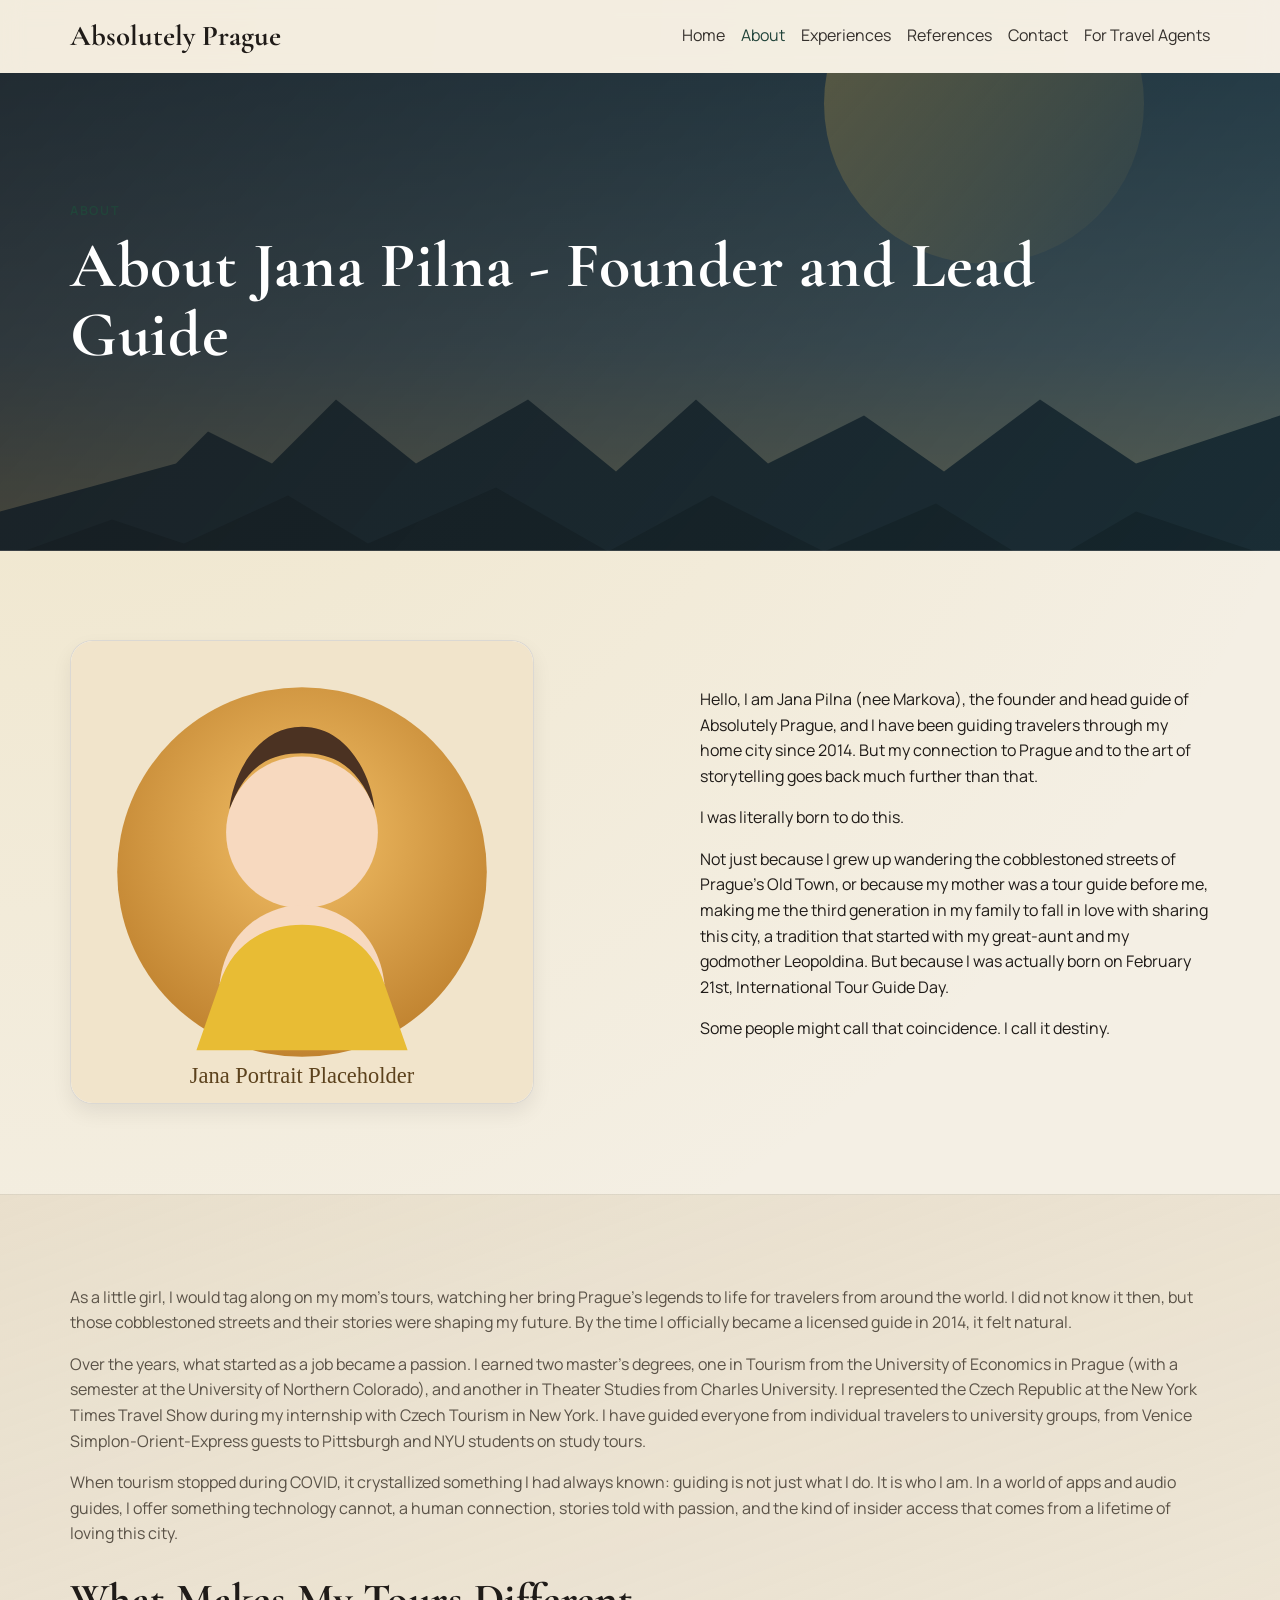
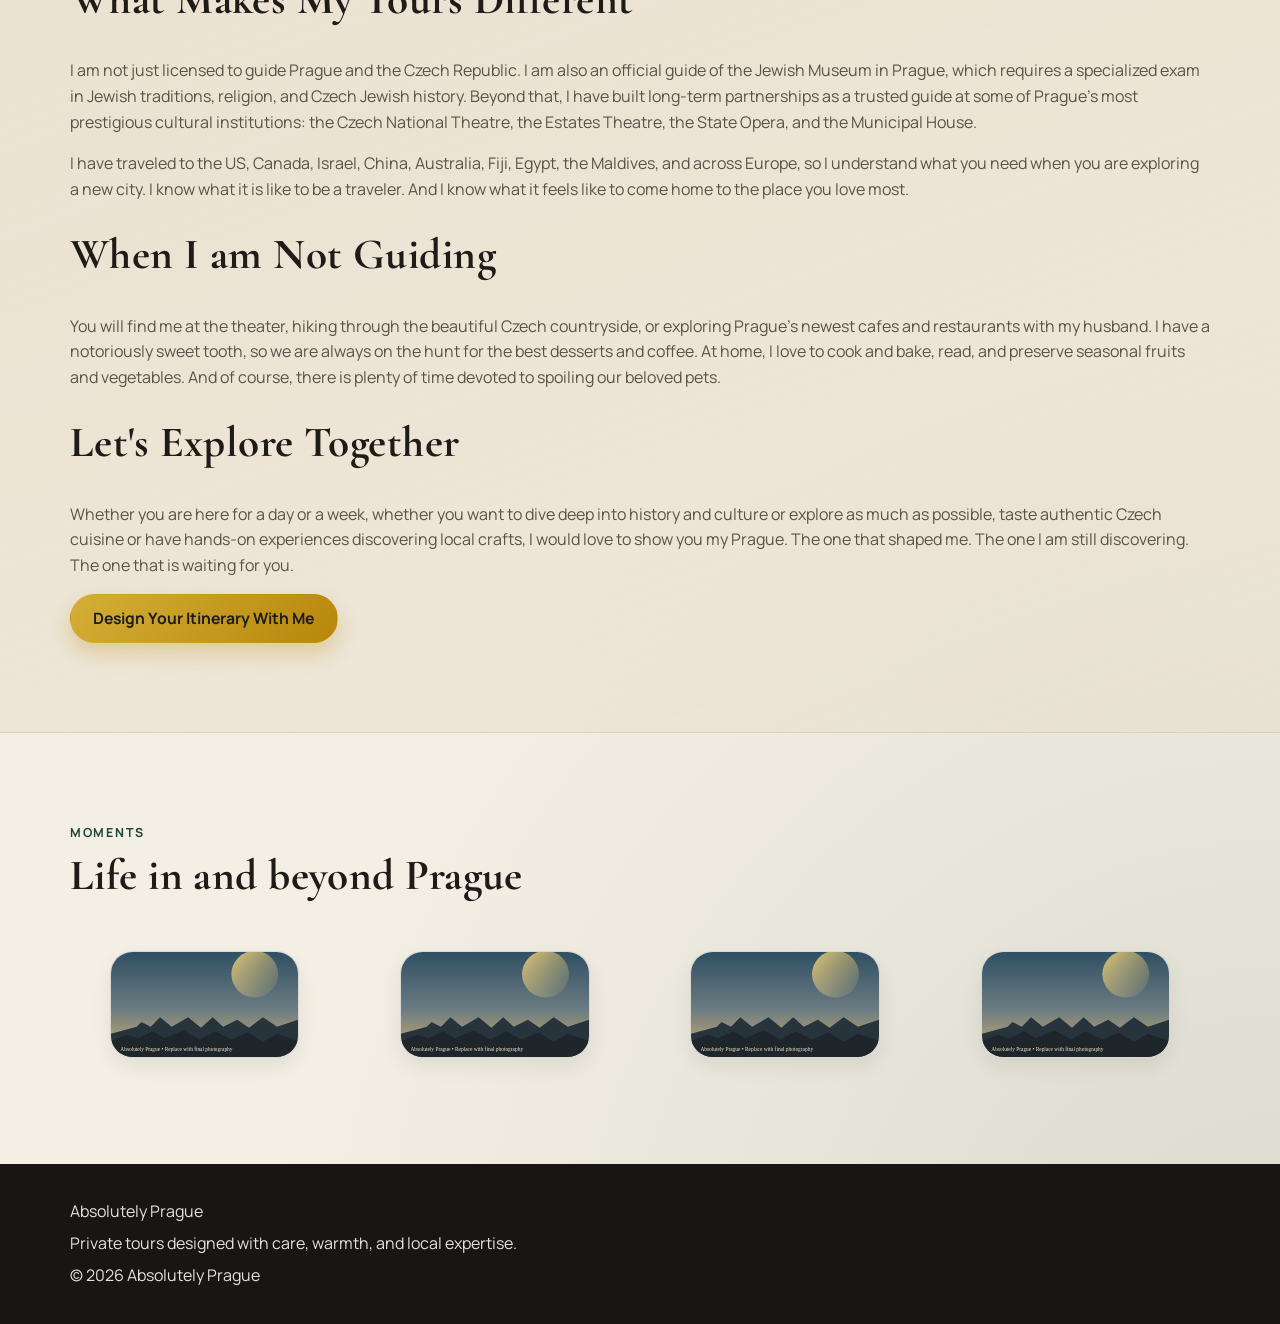
==== about.html @ bf99ba95 "úprava adresáře" ====
<!doctype html>
<html lang="en">
  <head>
    <meta charset="UTF-8" />
    <meta name="viewport" content="width=device-width, initial-scale=1.0" />
    <title>About Jana Pilna | Absolutely Prague</title>
    <meta
      name="description"
      content="Meet Jana Pilna, founder and lead guide of Absolutely Prague. Discover her story, credentials, and the philosophy behind her private Prague tours."
    />
    <link rel="preconnect" href="https://fonts.googleapis.com" />
    <link rel="preconnect" href="https://fonts.gstatic.com" crossorigin />
    <link
      href="https://fonts.googleapis.com/css2?family=Cormorant+Garamond:wght@500;600;700&family=Manrope:wght@400;500;600;700&display=swap"
      rel="stylesheet"
    />
    <link rel="stylesheet" href="css/style.css" />
  </head>
  <body>
    <a class="skip-link" href="#main-content">Skip to content</a>

    <header class="site-header" id="site-header">
      <div class="container nav-wrap">
        <a class="brand" href="index.html" aria-label="Absolutely Prague home">Absolutely Prague</a>
        <button class="nav-toggle" type="button" aria-expanded="false" aria-controls="main-nav">Menu</button>
        <nav id="main-nav" class="main-nav" aria-label="Main navigation">
          <a href="index.html">Home</a>
          <a href="about.html" class="active">About</a>
          <div class="dropdown">
            <button class="dropdown-toggle" type="button" aria-expanded="false">Experiences</button>
            <div class="dropdown-menu" role="menu">
              <a href="tours-prague.html" role="menuitem">Prague Tours</a>
              <a href="tours-beyond-prague.html" role="menuitem">Day Trips from Prague</a>
            </div>
          </div>
          <a href="references.html">References</a>
          <a href="contact.html">Contact</a>
          <a href="travel-agents.html" class="btn btn-nav">For Travel Agents</a>
        </nav>
      </div>
    </header>

    <main id="main-content">
      <section class="page-hero page-hero-about reveal">
        <div class="container">
          <p class="eyebrow">About</p>
          <h1>About Jana Pilna - Founder and Lead Guide</h1>
        </div>
      </section>

      <section class="section">
        <div class="container split intro-split reveal">
          <div class="card media-card portrait-card">
            <img src="img/jana-portrait-placeholder.svg" alt="Jana Pilna, founder of Absolutely Prague" />
          </div>
          <article>
            <p>
              Hello, I am Jana Pilna (nee Markova), the founder and head guide of Absolutely Prague, and I have
              been guiding travelers through my home city since 2014. But my connection to Prague and to the art
              of storytelling goes back much further than that.
            </p>
            <p>I was literally born to do this.</p>
            <p>
              Not just because I grew up wandering the cobblestoned streets of Prague's Old Town, or because my
              mother was a tour guide before me, making me the third generation in my family to fall in love with
              sharing this city, a tradition that started with my great-aunt and my godmother Leopoldina. But
              because I was actually born on February 21st, International Tour Guide Day.
            </p>
            <p>Some people might call that coincidence. I call it destiny.</p>
          </article>
        </div>
      </section>

      <section class="section panel reveal">
        <div class="container prose">
          <p>
            As a little girl, I would tag along on my mom's tours, watching her bring Prague's legends to life for
            travelers from around the world. I did not know it then, but those cobblestoned streets and their
            stories were shaping my future. By the time I officially became a licensed guide in 2014, it felt
            natural.
          </p>
          <p>
            Over the years, what started as a job became a passion. I earned two master's degrees, one in Tourism
            from the University of Economics in Prague (with a semester at the University of Northern Colorado),
            and another in Theater Studies from Charles University. I represented the Czech Republic at the New
            York Times Travel Show during my internship with Czech Tourism in New York. I have guided everyone
            from individual travelers to university groups, from Venice Simplon-Orient-Express guests to
            Pittsburgh and NYU students on study tours.
          </p>
          <p>
            When tourism stopped during COVID, it crystallized something I had always known: guiding is not just
            what I do. It is who I am. In a world of apps and audio guides, I offer something technology cannot,
            a human connection, stories told with passion, and the kind of insider access that comes from a
            lifetime of loving this city.
          </p>

          <h2>What Makes My Tours Different</h2>
          <p>
            I am not just licensed to guide Prague and the Czech Republic. I am also an official guide of the
            Jewish Museum in Prague, which requires a specialized exam in Jewish traditions, religion, and Czech
            Jewish history. Beyond that, I have built long-term partnerships as a trusted guide at some of
            Prague's most prestigious cultural institutions: the Czech National Theatre, the Estates Theatre, the
            State Opera, and the Municipal House.
          </p>
          <p>
            I have traveled to the US, Canada, Israel, China, Australia, Fiji, Egypt, the Maldives, and across
            Europe, so I understand what you need when you are exploring a new city. I know what it is like to be
            a traveler. And I know what it feels like to come home to the place you love most.
          </p>

          <h2>When I am Not Guiding</h2>
          <p>
            You will find me at the theater, hiking through the beautiful Czech countryside, or exploring Prague's
            newest cafes and restaurants with my husband. I have a notoriously sweet tooth, so we are always on
            the hunt for the best desserts and coffee. At home, I love to cook and bake, read, and preserve
            seasonal fruits and vegetables. And of course, there is plenty of time devoted to spoiling our
            beloved pets.
          </p>

          <h2>Let's Explore Together</h2>
          <p>
            Whether you are here for a day or a week, whether you want to dive deep into history and culture or
            explore as much as possible, taste authentic Czech cuisine or have hands-on experiences discovering
            local crafts, I would love to show you my Prague. The one that shaped me. The one I am still
            discovering. The one that is waiting for you.
          </p>
          <a class="btn btn-primary" href="contact.html">Design Your Itinerary With Me</a>
        </div>
      </section>

      <section class="section reveal">
        <div class="container">
          <p class="eyebrow">Moments</p>
          <h2>Life in and beyond Prague</h2>
          <div class="grid gallery-grid">
            <figure class="card media-card"><img src="img/prague-view-placeholder.svg" alt="Jana guiding in Prague" /></figure>
            <figure class="card media-card"><img src="img/prague-view-placeholder.svg" alt="Cultural moment in Prague" /></figure>
            <figure class="card media-card"><img src="img/prague-view-placeholder.svg" alt="Hiking and countryside" /></figure>
            <figure class="card media-card"><img src="img/prague-view-placeholder.svg" alt="Prague atmosphere scene" /></figure>
          </div>
        </div>
      </section>
    </main>

    <footer class="site-footer">
      <div class="container footer-wrap">
        <p>Absolutely Prague</p>
        <p>Private tours designed with care, warmth, and local expertise.</p>
        <p>© <span id="year"></span> Absolutely Prague</p>
      </div>
    </footer>

    <script src="js/script.js"></script>
  </body>
</html>
---- css/style.css ----
:root {
  --bg: #f4efe4;
  --bg-soft: #eee4d3;
  --panel: #e5dac5;
  --card: #fffdf8;
  --ink: #1f1b18;
  --muted: #5a5247;
  --gold: #d4af37;
  --brass: #b8860b;
  --forest: #21443a;
  --line: rgba(31, 27, 24, 0.16);
  --shadow: 0 18px 38px rgba(20, 16, 12, 0.14);
  --radius-lg: 1.4rem;
  --radius-md: 0.9rem;
  --container: 1140px;
}

* {
  box-sizing: border-box;
}

html,
body {
  margin: 0;
  padding: 0;
}

body {
  font-family: "Manrope", "Segoe UI", sans-serif;
  color: var(--ink);
  background:
    radial-gradient(circle at 0% 0%, rgba(212, 175, 55, 0.18), transparent 44%),
    radial-gradient(circle at 100% 100%, rgba(33, 68, 58, 0.12), transparent 32%),
    var(--bg);
  line-height: 1.6;
}

a {
  color: inherit;
  text-decoration: none;
}

img {
  max-width: 100%;
  display: block;
}

h1,
h2,
h3 {
  font-family: "Cormorant Garamond", Georgia, serif;
  margin-top: 0;
  line-height: 1.08;
  letter-spacing: 0.01em;
}

h1 {
  font-size: clamp(2.3rem, 5vw, 4rem);
}

h2 {
  font-size: clamp(1.8rem, 3.6vw, 2.7rem);
}

h3 {
  font-size: clamp(1.4rem, 2.4vw, 2rem);
}

p {
  margin-top: 0;
}

.container {
  width: min(var(--container), calc(100% - 3rem));
  margin: 0 auto;
}

.skip-link {
  position: absolute;
  left: -9999px;
  top: 0;
  background: var(--ink);
  color: #fff;
  padding: 0.7rem 1rem;
  z-index: 200;
}

.skip-link:focus {
  left: 1rem;
  top: 1rem;
}

.site-header {
  position: sticky;
  top: 0;
  z-index: 150;
  backdrop-filter: blur(10px);
  background: rgba(244, 239, 228, 0.78);
  border-bottom: 1px solid transparent;
  transition: border-color 220ms ease, background-color 220ms ease;
}

.site-header.scrolled {
  border-bottom-color: var(--line);
  background: rgba(244, 239, 228, 0.92);
}

.nav-wrap {
  min-height: 4.5rem;
  display: flex;
  align-items: center;
  justify-content: space-between;
  gap: 1.3rem;
}

.brand {
  font-family: "Cormorant Garamond", Georgia, serif;
  font-size: 1.8rem;
  font-weight: 700;
}

.main-nav {
  display: flex;
  align-items: center;
  gap: 1rem;
}

.main-nav > a,
.dropdown-toggle {
  font-weight: 600;
  color: var(--ink);
  opacity: 0.9;
  border: 0;
  background: transparent;
  font: inherit;
  cursor: pointer;
  padding: 0.25rem 0;
}

.main-nav > a:hover,
.main-nav > a.active,
.dropdown-toggle:hover,
.dropdown-toggle.active {
  opacity: 1;
  color: var(--forest);
}

.nav-toggle {
  display: none;
}

.dropdown {
  position: relative;
}

.dropdown-menu {
  position: absolute;
  top: calc(100% + 0.5rem);
  left: 0;
  min-width: 13rem;
  padding: 0.6rem;
  border: 1px solid var(--line);
  border-radius: var(--radius-sm);
  background: var(--card);
  box-shadow: var(--shadow);
  display: grid;
  gap: 0.35rem;
  opacity: 0;
  visibility: hidden;
  transform: translateY(-6px);
  transition: opacity 180ms ease, transform 180ms ease, visibility 180ms ease;
}

.dropdown-menu a {
  padding: 0.45rem 0.55rem;
  border-radius: 0.45rem;
}

.dropdown-menu a:hover,
.dropdown-menu a.active {
  background: var(--bg-soft);
}

.dropdown:hover .dropdown-menu,
.dropdown:focus-within .dropdown-menu,
.dropdown.open .dropdown-menu {
  opacity: 1;
  visibility: visible;
  transform: translateY(0);
}

.btn {
  display: inline-flex;
  justify-content: center;
  align-items: center;
  gap: 0.35rem;
  border-radius: 999px;
  border: 1px solid transparent;
  cursor: pointer;
  font-weight: 700;
  font-size: 0.98rem;
  line-height: 1;
  padding: 0.95rem 1.4rem;
  transition: transform 160ms ease, box-shadow 220ms ease, background-color 220ms ease;
}

.btn:hover {
  transform: translateY(-2px);
}

.btn-primary {
  background: linear-gradient(135deg, var(--gold), var(--brass));
  color: #1d1d1d;
  box-shadow: 0 10px 20px rgba(184, 134, 11, 0.28);
}

.btn-outline {
  border-color: rgba(255, 255, 255, 0.82);
  color: #fff;
  background: rgba(255, 255, 255, 0.08);
}

.btn-outline-dark {
  border-color: var(--line);
  color: var(--ink);
  background: transparent;
}

.btn-secondary {
  background: rgba(33, 68, 58, 0.1);
  border-color: rgba(33, 68, 58, 0.22);
  color: var(--forest);
}

.btn-nav {
  background: var(--forest);
  color: #fff;
  font-size: 0.88rem;
  padding: 0.7rem 1rem;
}

.hero {
  position: relative;
  min-height: calc(100vh - 4.5rem);
  display: grid;
  place-items: center;
  overflow: hidden;
  isolation: isolate;
  background:
    linear-gradient(120deg, rgba(0, 0, 0, 0.52), rgba(0, 0, 0, 0.4)),
    url("../img/praha pozadi homepage 2.webp") center / cover no-repeat;
}

.hero-overlay {
  position: absolute;
  inset: 0;
  background:
    radial-gradient(circle at 80% 18%, rgba(212, 175, 55, 0.22), transparent 32%),
    radial-gradient(circle at 15% 84%, rgba(33, 68, 58, 0.3), transparent 36%);
  z-index: -1;
}

.hero-content {
  text-align: center;
  color: #fff;
  padding-block: 3rem;
  max-width: 56rem;
}

.hero-logo {
  font-size: clamp(1.6rem, 2.5vw, 2.3rem);
  font-family: "Cormorant Garamond", Georgia, serif;
  margin-bottom: 0.9rem;
}

.hero-subheadline {
  font-size: clamp(1rem, 1.4vw, 1.3rem);
  max-width: 50rem;
  margin-inline: auto;
  color: rgba(255, 255, 255, 0.92);
}

.hero-portrait {
  width: clamp(7.4rem, 16vw, 11.2rem);
  aspect-ratio: 1;
  object-fit: cover;
  border-radius: 50%;
  border: 2px solid rgba(255, 255, 255, 0.84);
  margin: 1.5rem auto;
}

.hero-actions {
  display: flex;
  justify-content: center;
  gap: 0.8rem;
  flex-wrap: wrap;
}

.hero-tagline {
  margin-top: 1rem;
  font-size: 0.96rem;
  letter-spacing: 0.02em;
  color: rgba(255, 255, 255, 0.9);
}

.section {
  padding: clamp(3rem, 7vw, 6rem) 0;
}

.panel {
  background: linear-gradient(160deg, rgba(229, 218, 197, 0.72), rgba(229, 218, 197, 0.36));
  border-block: 1px solid rgba(31, 27, 24, 0.08);
}

.split {
  display: grid;
  grid-template-columns: 1.08fr 0.92fr;
  gap: 2rem;
  align-items: start;
}

.intro-split {
  align-items: center;
}

.grid {
  display: grid;
  gap: 1.3rem;
}

.two-col {
  grid-template-columns: repeat(2, minmax(0, 1fr));
}

.tours-grid {
  grid-template-columns: repeat(3, minmax(0, 1fr));
}

.gallery-grid {
  grid-template-columns: repeat(4, minmax(0, 1fr));
}

.card {
  border: 1px solid var(--line);
  background: var(--card);
  border-radius: var(--radius-lg);
  padding: 1.3rem;
  box-shadow: 0 9px 20px rgba(15, 12, 8, 0.07);
}

.tour-card,
.experience-card,
.quote-card,
.callout-card {
  transition: transform 180ms ease, box-shadow 180ms ease;
}

.tour-card:hover,
.experience-card:hover,
.quote-card:hover,
.callout-card:hover {
  transform: translateY(-4px);
  box-shadow: var(--shadow);
}

.media-card {
  padding: 0;
  overflow: hidden;
}

.media-card img {
  width: 100%;
  height: 100%;
  object-fit: cover;
}

.portrait-card {
  max-width: 29rem;
}

.eyebrow {
  text-transform: uppercase;
  letter-spacing: 0.14em;
  font-size: 0.78rem;
  font-weight: 700;
  color: var(--forest);
  margin-bottom: 0.6rem;
}

.lead {
  max-width: 52rem;
  font-size: clamp(1.02rem, 1.4vw, 1.2rem);
  color: rgba(255, 255, 255, 0.9);
}

.prose p,
.prose li {
  color: var(--muted);
}

.prose h2 {
  margin-top: 1.8rem;
}

.checklist {
  list-style: none;
  padding-left: 0;
  margin: 0;
  display: grid;
  gap: 0.7rem;
}

.checklist li {
  border-left: 3px solid var(--gold);
  padding-left: 0.7rem;
}

.duration {
  margin-top: -0.45rem;
  color: var(--forest);
  font-style: italic;
  font-weight: 600;
}

.callout-card {
  align-self: stretch;
  display: grid;
  align-content: start;
  gap: 0.9rem;
}

.callout-card .btn {
  width: 100%;
}

.fine-print {
  font-size: 0.88rem;
  color: var(--muted);
}

.quote-card p {
  margin-bottom: 0.8rem;
}

.quote-author {
  color: var(--forest);
  font-weight: 700;
}

.text-link {
  color: var(--forest);
  font-weight: 700;
}

.text-link:hover {
  text-decoration: underline;
}

.page-hero {
  color: #fff;
  padding: clamp(4rem, 10vw, 8rem) 0;
  border-bottom: 1px solid rgba(255, 255, 255, 0.14);
}

.page-hero .container {
  position: relative;
  z-index: 1;
}

.page-hero-about {
  background:
    linear-gradient(130deg, rgba(21, 25, 28, 0.72), rgba(11, 37, 45, 0.5)),
    url("../img/prague-view-placeholder.svg") center / cover no-repeat;
}

.page-hero-prague {
  background:
    linear-gradient(130deg, rgba(27, 23, 17, 0.73), rgba(44, 35, 24, 0.52)),
    url("../img/prague-view-placeholder.svg") center / cover no-repeat;
}

.page-hero-beyond {
  background:
    linear-gradient(130deg, rgba(15, 40, 32, 0.74), rgba(18, 26, 44, 0.52)),
    url("../img/prague-view-placeholder.svg") center / cover no-repeat;
}

.page-hero-contact {
  background:
    linear-gradient(130deg, rgba(26, 24, 21, 0.72), rgba(34, 25, 15, 0.5)),
    url("../img/prague-view-placeholder.svg") center / cover no-repeat;
}

.page-hero-references {
  background:
    linear-gradient(130deg, rgba(16, 22, 17, 0.72), rgba(15, 44, 37, 0.52)),
    url("../img/prague-view-placeholder.svg") center / cover no-repeat;
}

.page-hero-agents {
  background:
    linear-gradient(130deg, rgba(25, 20, 12, 0.75), rgba(46, 25, 14, 0.52)),
    url("../img/prague-view-placeholder.svg") center / cover no-repeat;
}

.contact-form {
  display: grid;
  gap: 0.65rem;
}

.contact-form label {
  font-weight: 700;
  color: var(--forest);
  font-size: 0.95rem;
}

.contact-form input,
.contact-form textarea,
.contact-form select {
  width: 100%;
  border: 1px solid var(--line);
  border-radius: 0.7rem;
  padding: 0.72rem 0.9rem;
  font: inherit;
  background: #fff;
}

.contact-form input:focus,
.contact-form textarea:focus,
.contact-form select:focus {
  outline: 2px solid rgba(212, 175, 55, 0.5);
  border-color: var(--gold);
}

.site-footer {
  background: #171613;
  color: rgba(255, 255, 255, 0.88);
  padding: 2.2rem 0;
}

.footer-wrap {
  display: grid;
  gap: 0.4rem;
}

.footer-wrap p {
  margin: 0;
}

.reveal {
  opacity: 0;
  transform: translateY(24px);
  transition: opacity 640ms ease, transform 640ms ease;
}

.reveal.in-view {
  opacity: 1;
  transform: translateY(0);
}

@media (max-width: 1024px) {
  .split,
  .tours-grid,
  .gallery-grid {
    grid-template-columns: repeat(2, minmax(0, 1fr));
  }

  .main-nav {
    gap: 0.75rem;
  }

  .btn-nav {
    padding-inline: 0.85rem;
  }
}

@media (max-width: 820px) {
  .container {
    width: min(var(--container), calc(100% - 2rem));
  }

  .nav-toggle {
    display: inline-flex;
    border: 1px solid var(--line);
    border-radius: 999px;
    background: var(--card);
    padding: 0.45rem 0.9rem;
    font-weight: 700;
    cursor: pointer;
  }

  .main-nav {
    position: absolute;
    left: 1rem;
    right: 1rem;
    top: calc(100% + 0.5rem);
    border: 1px solid var(--line);
    border-radius: var(--radius-md);
    background: var(--card);
    box-shadow: var(--shadow);
    padding: 1rem;
    display: grid;
    gap: 0.65rem;
    visibility: hidden;
    opacity: 0;
    transform: translateY(-8px);
    transition: opacity 180ms ease, transform 180ms ease, visibility 180ms ease;
  }

  .main-nav.open {
    visibility: visible;
    opacity: 1;
    transform: translateY(0);
  }

  .dropdown-menu {
    position: static;
    border: 0;
    box-shadow: none;
    background: rgba(212, 175, 55, 0.08);
    margin-top: 0.4rem;
    opacity: 1;
    visibility: visible;
    transform: none;
    display: none;
  }

  .dropdown.open .dropdown-menu {
    display: grid;
  }

  .btn-nav {
    width: 100%;
  }

  .hero-actions {
    flex-direction: column;
  }

  .hero-actions .btn {
    width: 100%;
  }

  .split,
  .two-col,
  .tours-grid,
  .gallery-grid {
    grid-template-columns: 1fr;
  }
}
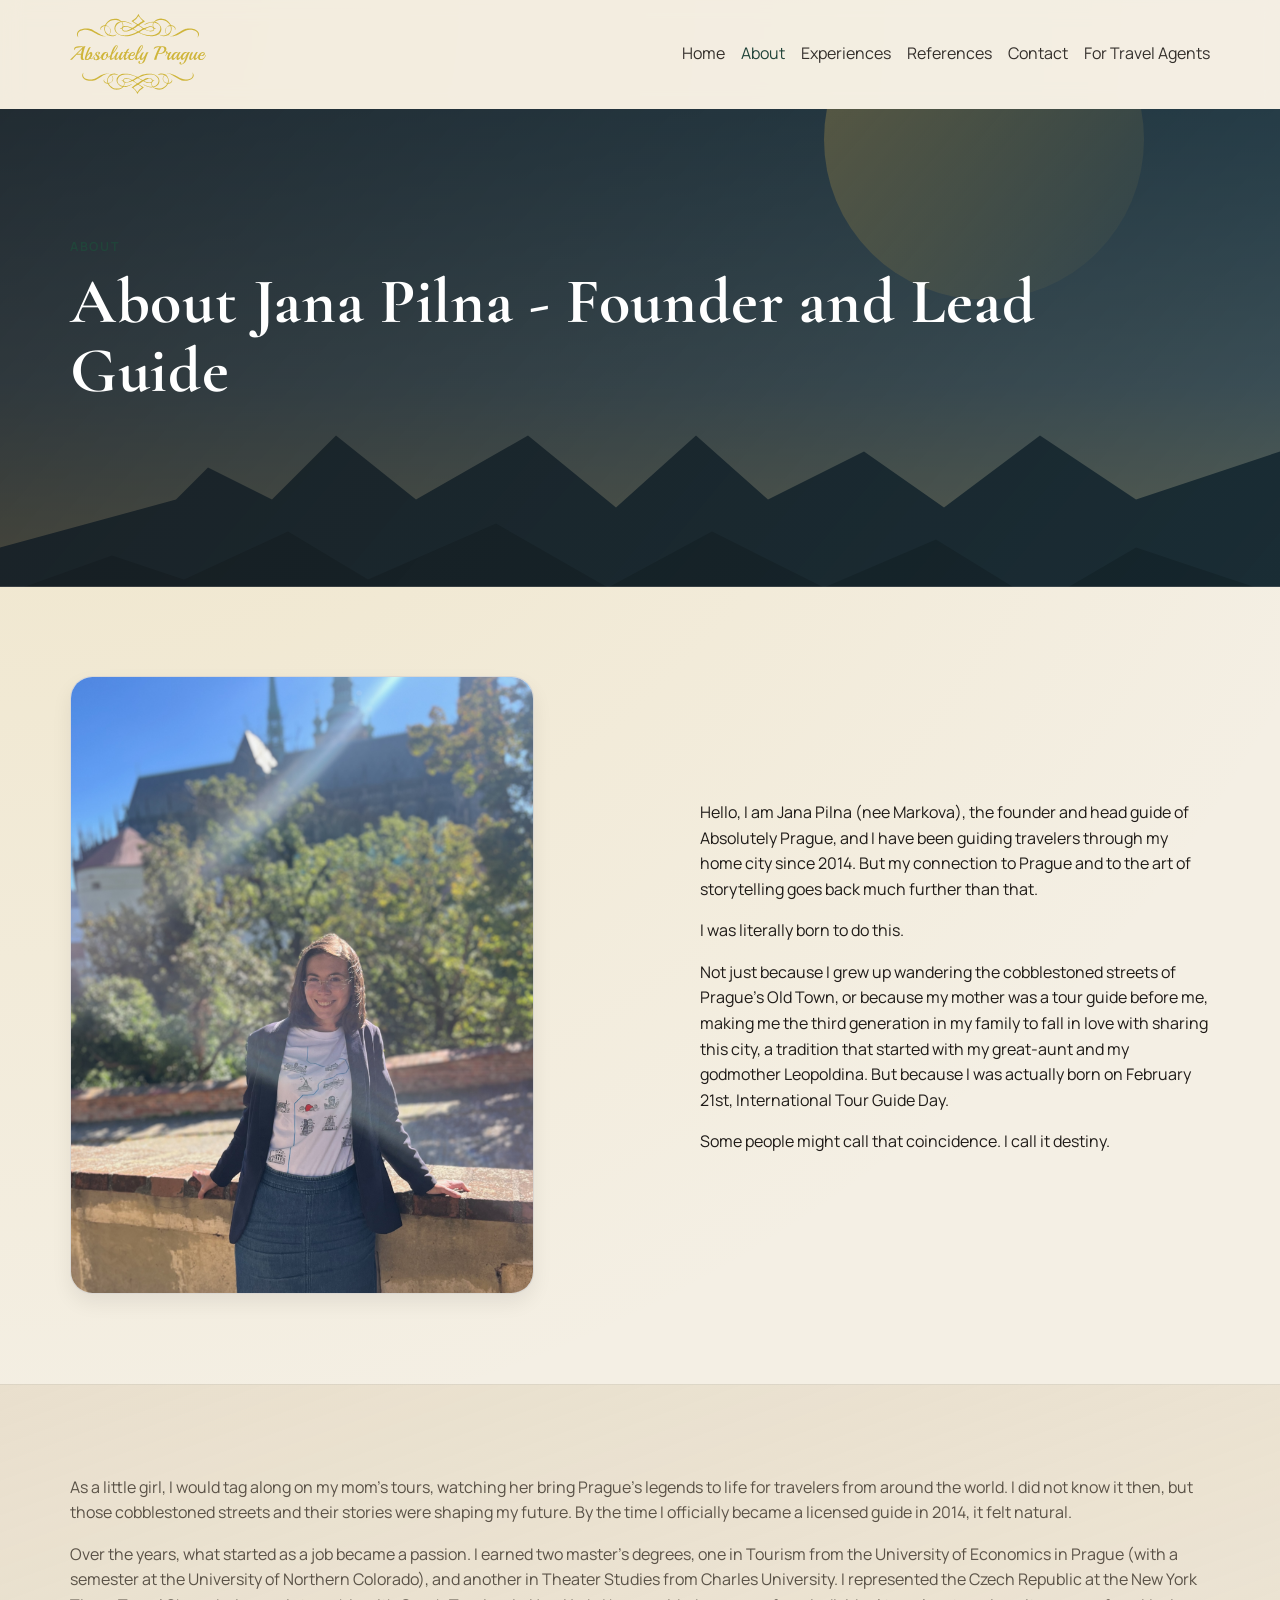
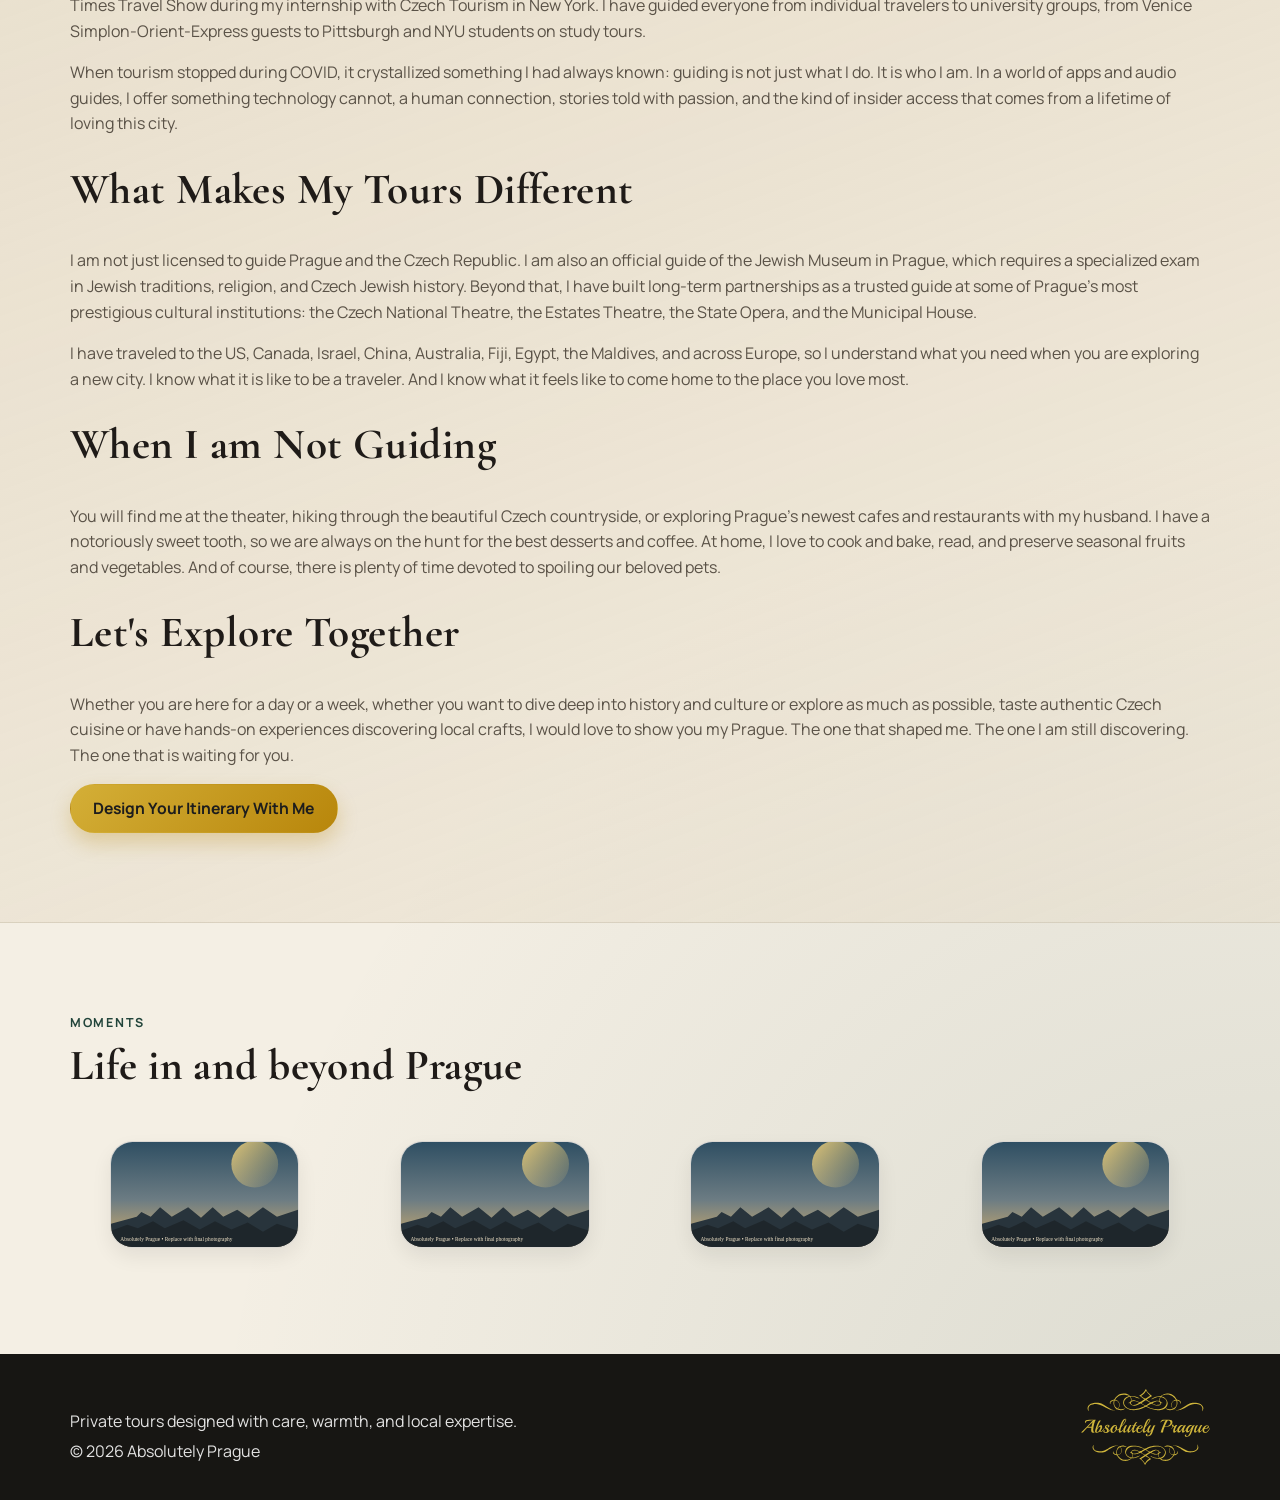
==== commit 2cfa0880: "content add" ====
--- a/about.html
+++ b/about.html
@@ -21,7 +21,9 @@
 
     <header class="site-header" id="site-header">
       <div class="container nav-wrap">
-        <a class="brand" href="index.html" aria-label="Absolutely Prague home">Absolutely Prague</a>
+        <a class="brand" href="index.html" aria-label="Absolutely Prague home">
+          <img class="brand-logo" src="img/ap-logo-curves.svg" alt="" width="2006" height="1179" />
+        </a>
         <button class="nav-toggle" type="button" aria-expanded="false" aria-controls="main-nav">Menu</button>
         <nav id="main-nav" class="main-nav" aria-label="Main navigation">
           <a href="index.html">Home</a>
@@ -51,7 +53,7 @@
       <section class="section">
         <div class="container split intro-split reveal">
           <div class="card media-card portrait-card">
-            <img src="img/jana-portrait-placeholder.svg" alt="Jana Pilna, founder of Absolutely Prague" />
+            <img src="img/hrad_2.webp" alt="Jana Pilna with Prague Castle in the background" />
           </div>
           <article>
             <p>
@@ -144,9 +146,13 @@
 
     <footer class="site-footer">
       <div class="container footer-wrap">
-        <p>Absolutely Prague</p>
-        <p>Private tours designed with care, warmth, and local expertise.</p>
-        <p>© <span id="year"></span> Absolutely Prague</p>
+        <div class="footer-copy">
+          <p>Private tours designed with care, warmth, and local expertise.</p>
+          <p>© 2026 Absolutely Prague</p>
+        </div>
+        <a class="footer-brand" href="index.html" aria-label="Absolutely Prague home">
+          <img class="footer-logo" src="img/ap-logo-curves.svg" alt="" width="2006" height="1179" />
+        </a>
       </div>
     </footer>
 
--- a/css/style.css
+++ b/css/style.css
@@ -13,6 +13,9 @@
   --radius-lg: 1.4rem;
   --radius-md: 0.9rem;
   --container: 1140px;
+  --header-height: 6.75rem;
+  --brand-logo-height: 5rem;
+  --footer-logo-height: 4.75rem;
 }
 
 * {
@@ -106,7 +109,7 @@
 }
 
 .nav-wrap {
-  min-height: 4.5rem;
+  min-height: var(--header-height);
   display: flex;
   align-items: center;
   justify-content: space-between;
@@ -114,9 +117,15 @@
 }
 
 .brand {
-  font-family: "Cormorant Garamond", Georgia, serif;
-  font-size: 1.8rem;
-  font-weight: 700;
+  display: inline-flex;
+  align-items: center;
+  flex-shrink: 0;
+  line-height: 0;
+}
+
+.brand-logo {
+  height: var(--brand-logo-height);
+  width: auto;
 }
 
 .main-nav {
@@ -241,7 +250,7 @@
 
 .hero {
   position: relative;
-  min-height: calc(100vh - 4.5rem);
+  min-height: calc(100vh - var(--header-height));
   display: grid;
   place-items: center;
   overflow: hidden;
@@ -538,9 +547,29 @@
   padding: 2.2rem 0;
 }
 
+.footer-brand {
+  display: inline-flex;
+  align-items: center;
+  width: fit-content;
+  line-height: 0;
+  justify-self: end;
+}
+
+.footer-logo {
+  height: var(--footer-logo-height);
+  width: auto;
+}
+
 .footer-wrap {
   display: grid;
-  gap: 0.4rem;
+  grid-template-columns: minmax(0, 1fr) auto;
+  align-items: end;
+  gap: 1rem 2rem;
+}
+
+.footer-copy {
+  display: grid;
+  gap: 0.3rem;
 }
 
 .footer-wrap p {
@@ -575,6 +604,12 @@
 }
 
 @media (max-width: 820px) {
+  :root {
+    --header-height: 5.75rem;
+    --brand-logo-height: 4rem;
+    --footer-logo-height: 3.75rem;
+  }
+
   .container {
     width: min(var(--container), calc(100% - 2rem));
   }
@@ -647,4 +682,14 @@
   .gallery-grid {
     grid-template-columns: 1fr;
   }
-}
+
+  .footer-wrap {
+    grid-template-columns: 1fr;
+    gap: 1rem;
+  }
+
+  .footer-brand {
+    order: -1;
+    justify-self: start;
+  }
+}
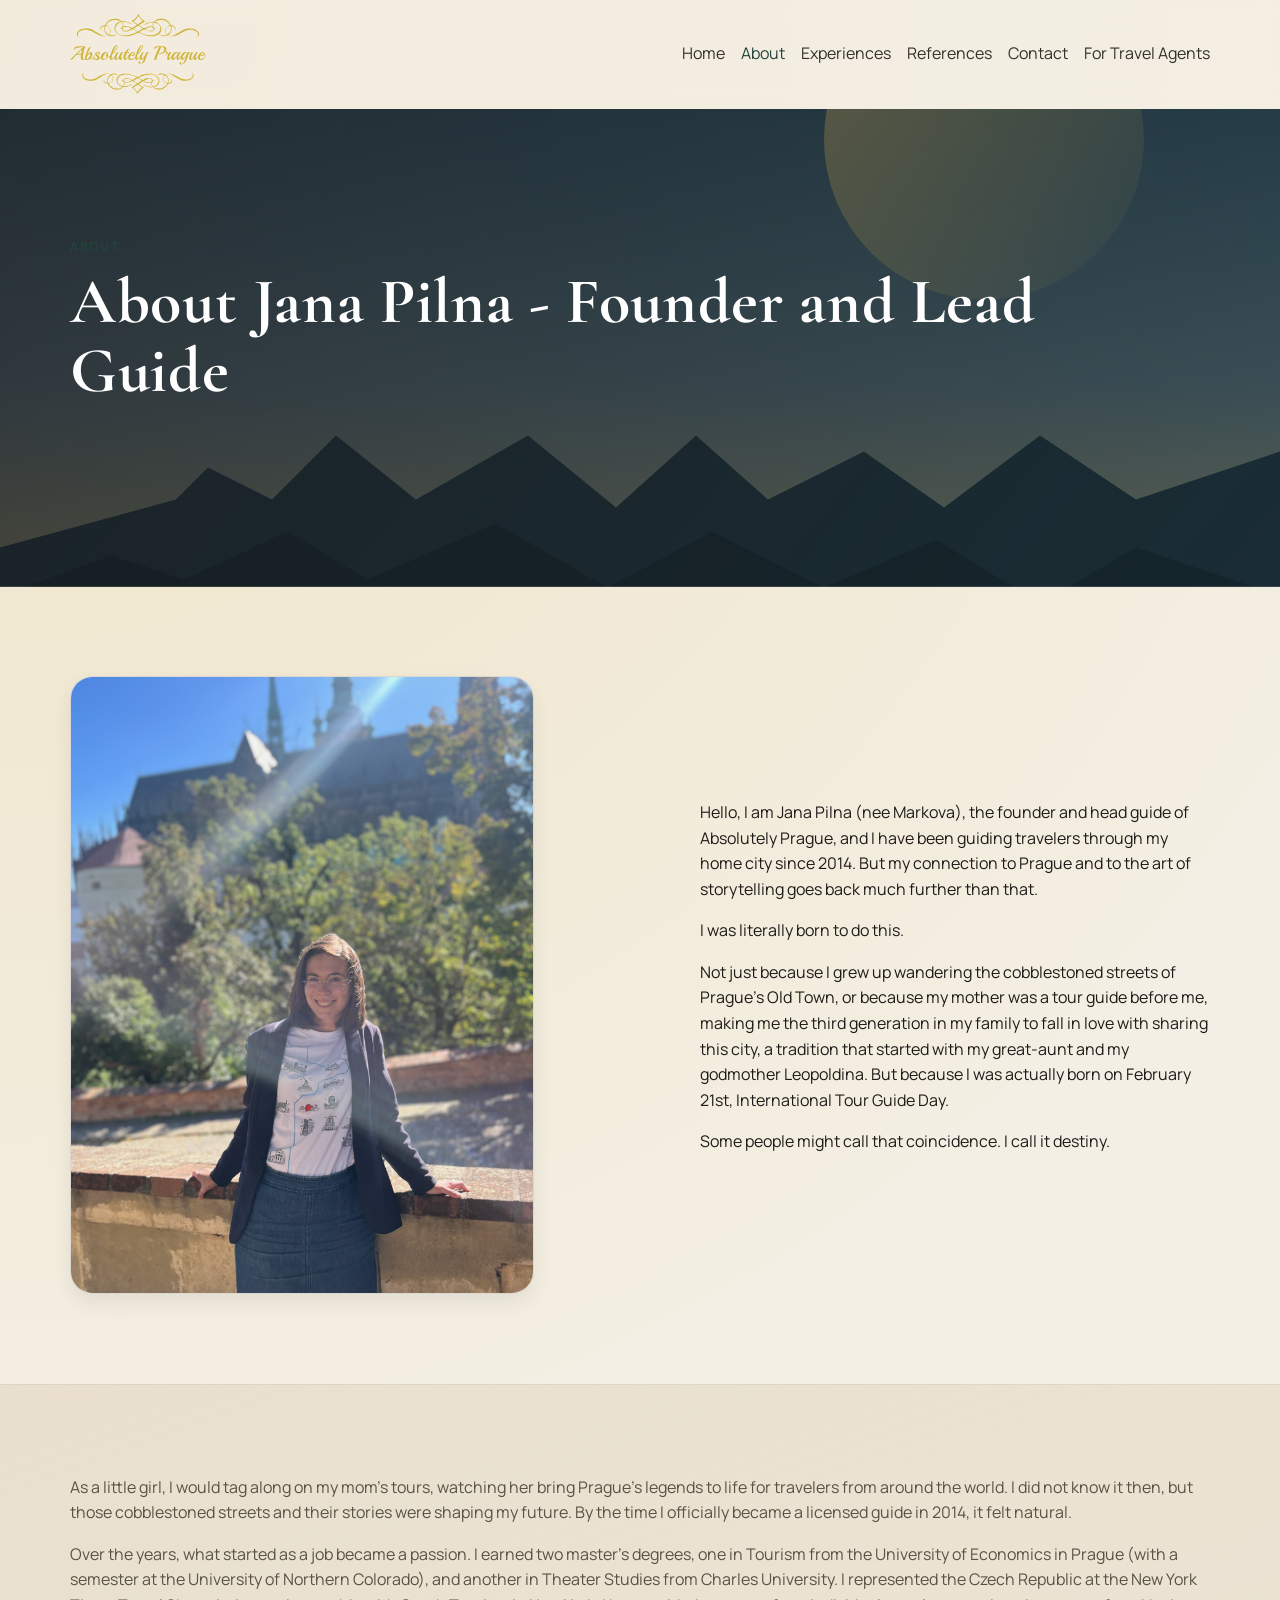
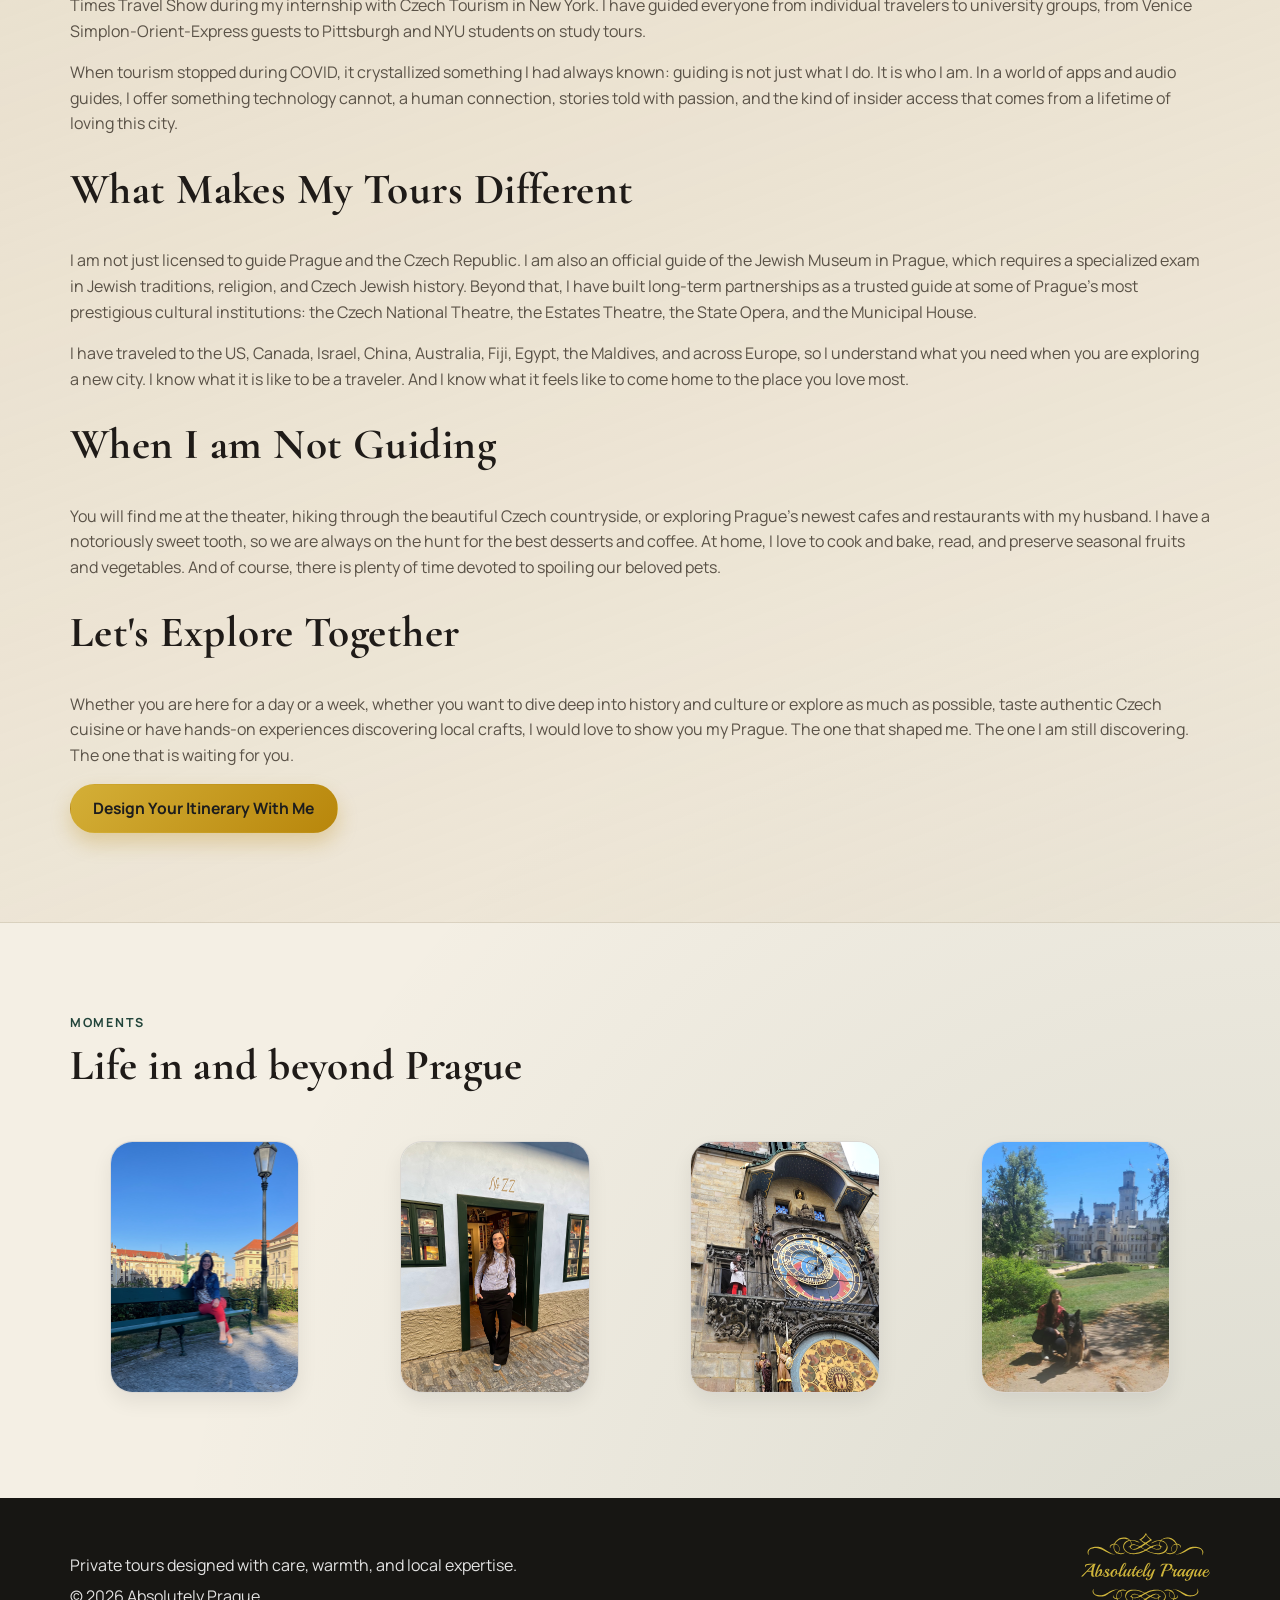
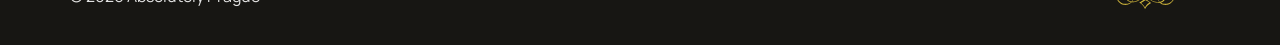
==== commit 08cd8ffa: "photo change" ====
--- a/about.html
+++ b/about.html
@@ -135,10 +135,10 @@
           <p class="eyebrow">Moments</p>
           <h2>Life in and beyond Prague</h2>
           <div class="grid gallery-grid">
-            <figure class="card media-card"><img src="img/prague-view-placeholder.svg" alt="Jana guiding in Prague" /></figure>
-            <figure class="card media-card"><img src="img/prague-view-placeholder.svg" alt="Cultural moment in Prague" /></figure>
-            <figure class="card media-card"><img src="img/prague-view-placeholder.svg" alt="Hiking and countryside" /></figure>
-            <figure class="card media-card"><img src="img/prague-view-placeholder.svg" alt="Prague atmosphere scene" /></figure>
+            <figure class="card media-card"><img src="img/life_in_prague_1.webp" alt="Jana guiding in Prague" /></figure>
+            <figure class="card media-card"><img src="img/life_in_prague_3.webp" alt="Cultural moment in Prague" /></figure>
+            <figure class="card media-card"><img src="img/life_in_prague_5.webp" alt="Hiking and countryside" /></figure>
+            <figure class="card media-card"><img src="img/life_in_prague_6.webp" alt="Prague atmosphere scene" /></figure>
           </div>
         </div>
       </section>
--- a/css/style.css
+++ b/css/style.css
@@ -16,6 +16,7 @@
   --header-height: 6.75rem;
   --brand-logo-height: 5rem;
   --footer-logo-height: 4.75rem;
+  --hero-portrait-size: clamp(11.1rem, 24vw, 16.8rem);
 }
 
 * {
@@ -276,12 +277,6 @@
   max-width: 56rem;
 }
 
-.hero-logo {
-  font-size: clamp(1.6rem, 2.5vw, 2.3rem);
-  font-family: "Cormorant Garamond", Georgia, serif;
-  margin-bottom: 0.9rem;
-}
-
 .hero-subheadline {
   font-size: clamp(1rem, 1.4vw, 1.3rem);
   max-width: 50rem;
@@ -290,12 +285,13 @@
 }
 
 .hero-portrait {
-  width: clamp(7.4rem, 16vw, 11.2rem);
-  aspect-ratio: 1;
+  width: var(--hero-portrait-size);
+  height: var(--hero-portrait-size);
   object-fit: cover;
   border-radius: 50%;
   border: 2px solid rgba(255, 255, 255, 0.84);
   margin: 1.5rem auto;
+  flex-shrink: 0;
 }
 
 .hero-actions {
@@ -303,13 +299,6 @@
   justify-content: center;
   gap: 0.8rem;
   flex-wrap: wrap;
-}
-
-.hero-tagline {
-  margin-top: 1rem;
-  font-size: 0.96rem;
-  letter-spacing: 0.02em;
-  color: rgba(255, 255, 255, 0.9);
 }
 
 .section {
@@ -608,6 +597,7 @@
     --header-height: 5.75rem;
     --brand-logo-height: 4rem;
     --footer-logo-height: 3.75rem;
+    --hero-portrait-size: clamp(7.4rem, 16vw, 11.2rem);
   }
 
   .container {
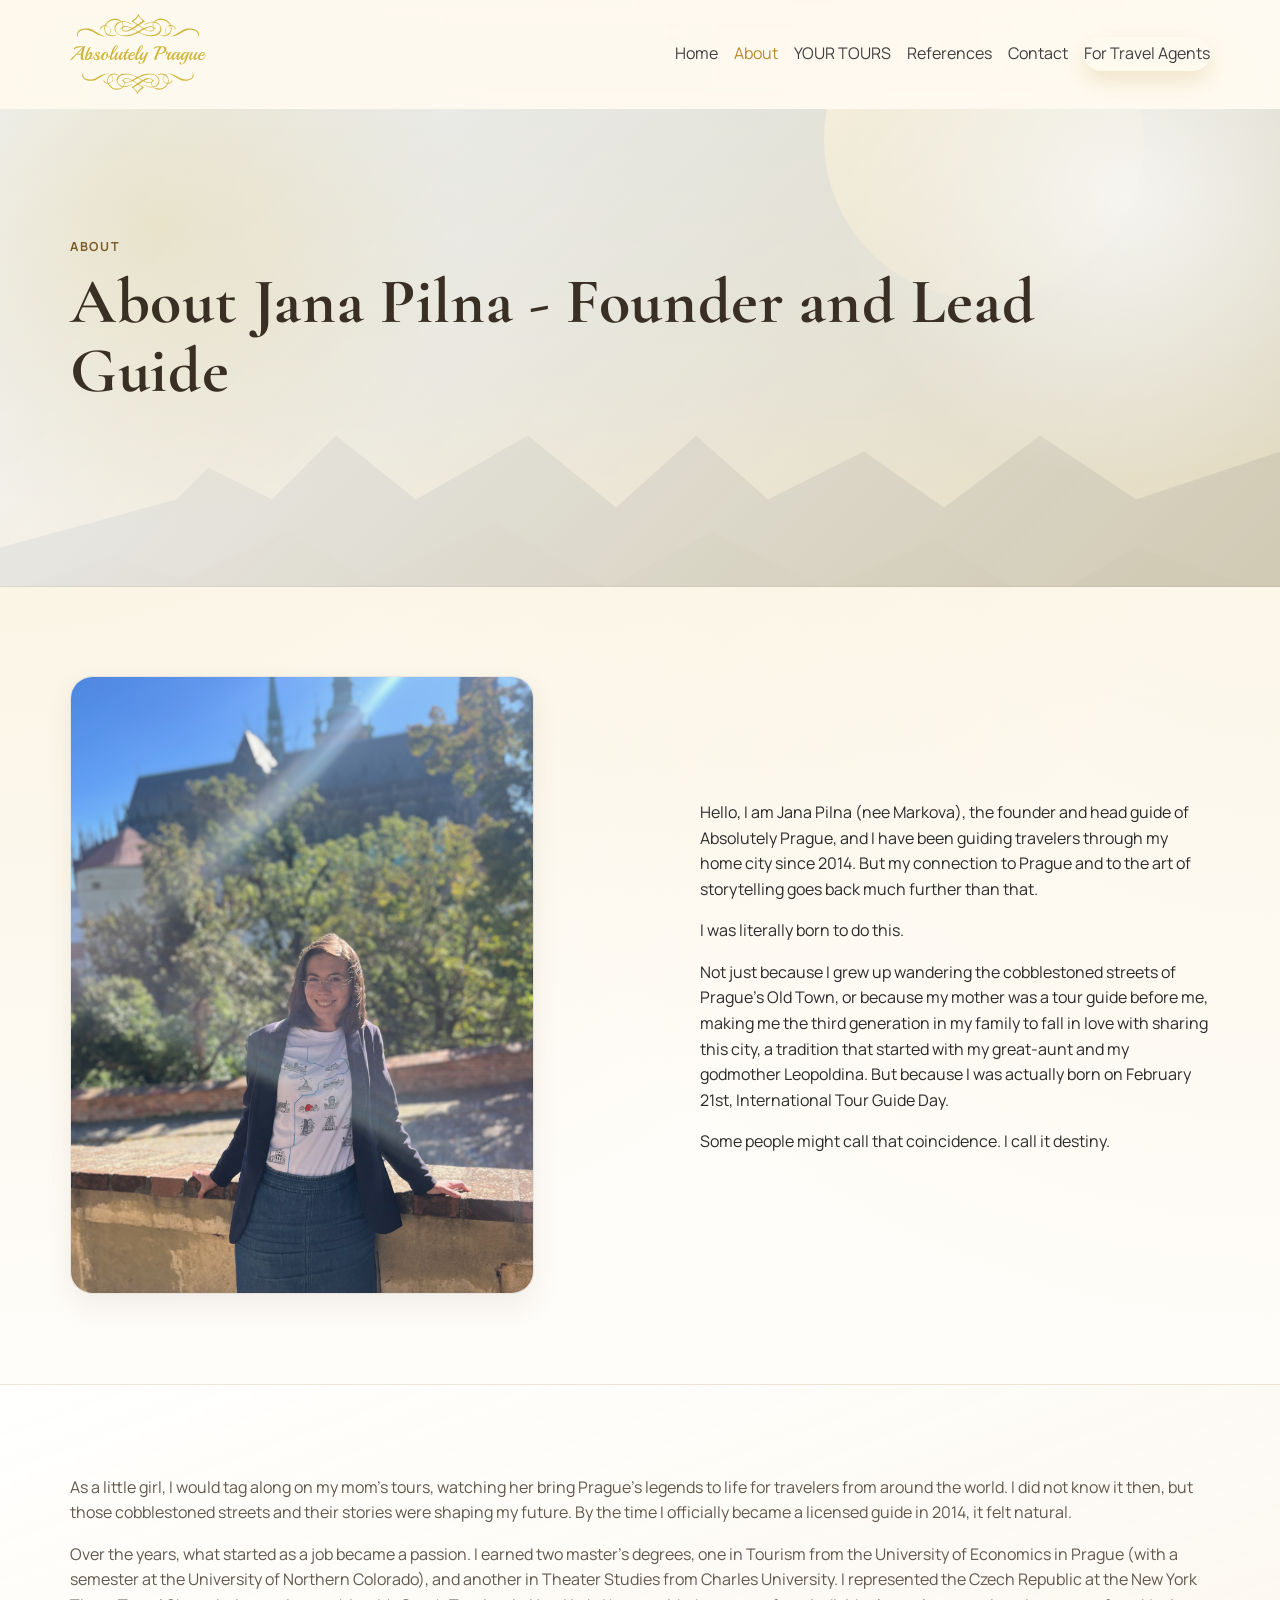
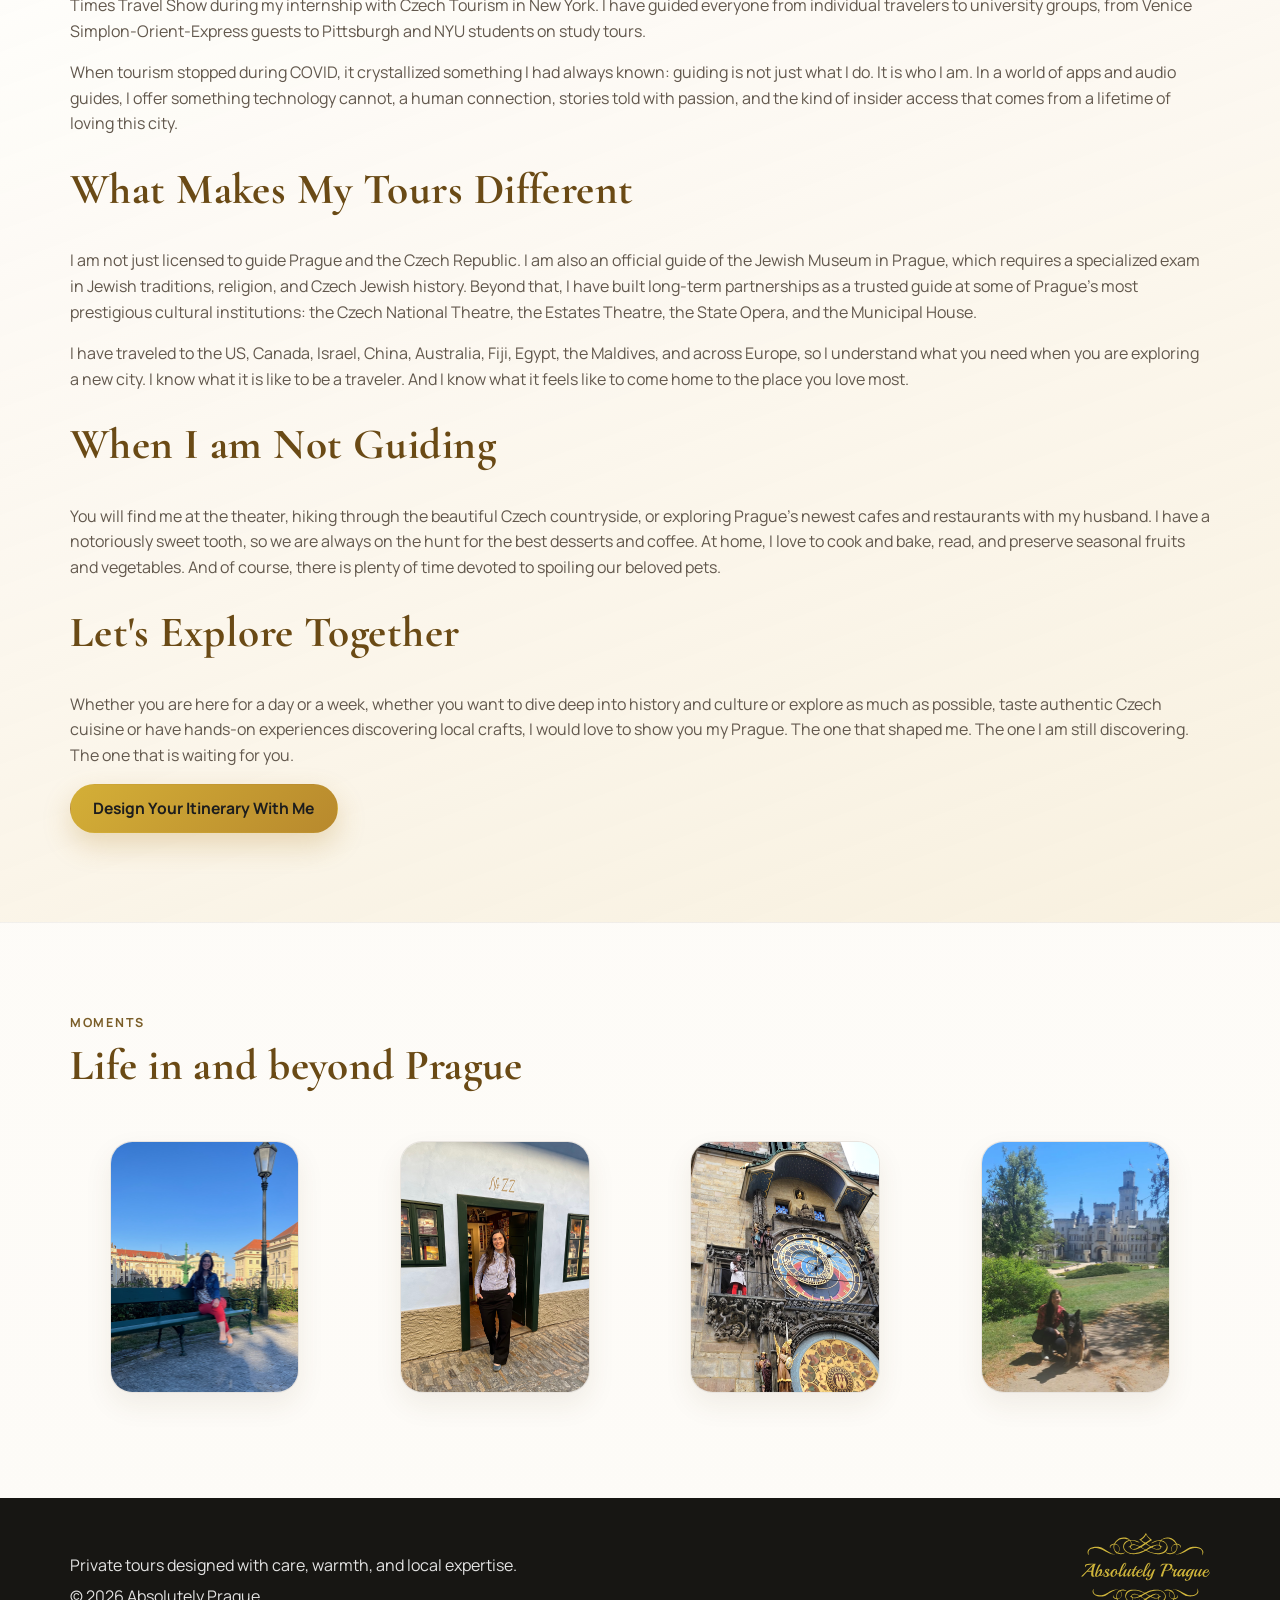
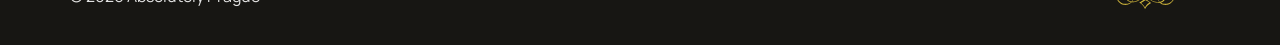
==== commit a74ae27d: "content changes" ====
--- a/about.html
+++ b/about.html
@@ -29,10 +29,10 @@
           <a href="index.html">Home</a>
           <a href="about.html" class="active">About</a>
           <div class="dropdown">
-            <button class="dropdown-toggle" type="button" aria-expanded="false">Experiences</button>
+            <button class="dropdown-toggle" type="button" aria-expanded="false">YOUR TOURS</button>
             <div class="dropdown-menu" role="menu">
-              <a href="tours-prague.html" role="menuitem">Prague Tours</a>
-              <a href="tours-beyond-prague.html" role="menuitem">Day Trips from Prague</a>
+              <a href="tours-prague.html" role="menuitem">In Prague</a>
+              <a href="tours-beyond-prague.html" role="menuitem">Beyond Prague</a>
             </div>
           </div>
           <a href="references.html">References</a>
--- a/css/style.css
+++ b/css/style.css
@@ -1,15 +1,15 @@
 :root {
-  --bg: #f4efe4;
-  --bg-soft: #eee4d3;
-  --panel: #e5dac5;
-  --card: #fffdf8;
-  --ink: #1f1b18;
-  --muted: #5a5247;
+  --bg: #fdfbf7;
+  --bg-soft: #f6eedf;
+  --panel: #efe4cd;
+  --card: #ffffff;
+  --ink: #2b2b2b;
+  --muted: #62584d;
   --gold: #d4af37;
-  --brass: #b8860b;
-  --forest: #21443a;
-  --line: rgba(31, 27, 24, 0.16);
-  --shadow: 0 18px 38px rgba(20, 16, 12, 0.14);
+  --brass: #b8892d;
+  --forest: #7a5d27;
+  --line: rgba(93, 68, 29, 0.14);
+  --shadow: 0 18px 38px rgba(93, 68, 29, 0.12);
   --radius-lg: 1.4rem;
   --radius-md: 0.9rem;
   --container: 1140px;
@@ -33,15 +33,16 @@
   font-family: "Manrope", "Segoe UI", sans-serif;
   color: var(--ink);
   background:
-    radial-gradient(circle at 0% 0%, rgba(212, 175, 55, 0.18), transparent 44%),
-    radial-gradient(circle at 100% 100%, rgba(33, 68, 58, 0.12), transparent 32%),
-    var(--bg);
+    radial-gradient(circle at 0% 0%, rgba(212, 175, 55, 0.18), transparent 38%),
+    radial-gradient(circle at 100% 12%, rgba(240, 220, 166, 0.24), transparent 30%),
+    linear-gradient(180deg, #fffdf9 0%, var(--bg) 100%);
   line-height: 1.6;
 }
 
 a {
   color: inherit;
   text-decoration: none;
+  transition: color 180ms ease;
 }
 
 img {
@@ -60,14 +61,17 @@
 
 h1 {
   font-size: clamp(2.3rem, 5vw, 4rem);
+  color: #3a2f24;
 }
 
 h2 {
   font-size: clamp(1.8rem, 3.6vw, 2.7rem);
+  color: #6a4a15;
 }
 
 h3 {
   font-size: clamp(1.4rem, 2.4vw, 2rem);
+  color: #6a4a15;
 }
 
 p {
@@ -99,14 +103,14 @@
   top: 0;
   z-index: 150;
   backdrop-filter: blur(10px);
-  background: rgba(244, 239, 228, 0.78);
+  background: rgba(255, 250, 242, 0.82);
   border-bottom: 1px solid transparent;
   transition: border-color 220ms ease, background-color 220ms ease;
 }
 
 .site-header.scrolled {
   border-bottom-color: var(--line);
-  background: rgba(244, 239, 228, 0.92);
+  background: rgba(255, 250, 242, 0.96);
 }
 
 .nav-wrap {
@@ -152,7 +156,7 @@
 .dropdown-toggle:hover,
 .dropdown-toggle.active {
   opacity: 1;
-  color: var(--forest);
+  color: var(--brass);
 }
 
 .nav-toggle {
@@ -188,7 +192,8 @@
 
 .dropdown-menu a:hover,
 .dropdown-menu a.active {
-  background: var(--bg-soft);
+  background: rgba(212, 175, 55, 0.12);
+  color: var(--brass);
 }
 
 .dropdown:hover .dropdown-menu,
@@ -221,7 +226,7 @@
 .btn-primary {
   background: linear-gradient(135deg, var(--gold), var(--brass));
   color: #1d1d1d;
-  box-shadow: 0 10px 20px rgba(184, 134, 11, 0.28);
+  box-shadow: 0 12px 28px rgba(184, 137, 45, 0.28);
 }
 
 .btn-outline {
@@ -237,16 +242,23 @@
 }
 
 .btn-secondary {
-  background: rgba(33, 68, 58, 0.1);
-  border-color: rgba(33, 68, 58, 0.22);
-  color: var(--forest);
+  background: rgba(212, 175, 55, 0.12);
+  border-color: rgba(184, 137, 45, 0.26);
+  color: var(--brass);
 }
 
 .btn-nav {
-  background: var(--forest);
-  color: #fff;
+  background: linear-gradient(135deg, #e4c86f, #b8892d);
+  color: #20180d;
   font-size: 0.88rem;
   padding: 0.7rem 1rem;
+  box-shadow: 0 10px 22px rgba(184, 137, 45, 0.22);
+}
+
+.btn-primary:hover,
+.btn-secondary:hover,
+.btn-nav:hover {
+  box-shadow: 0 16px 34px rgba(184, 137, 45, 0.22);
 }
 
 .hero {
@@ -257,7 +269,7 @@
   overflow: hidden;
   isolation: isolate;
   background:
-    linear-gradient(120deg, rgba(0, 0, 0, 0.52), rgba(0, 0, 0, 0.4)),
+    linear-gradient(120deg, rgba(0, 0, 0, 0.5), rgba(0, 0, 0, 0.42)),
     url("../img/praha pozadi homepage 2.webp") center / cover no-repeat;
 }
 
@@ -265,9 +277,13 @@
   position: absolute;
   inset: 0;
   background:
-    radial-gradient(circle at 80% 18%, rgba(212, 175, 55, 0.22), transparent 32%),
-    radial-gradient(circle at 15% 84%, rgba(33, 68, 58, 0.3), transparent 36%);
+    radial-gradient(circle at 80% 18%, rgba(212, 175, 55, 0.24), transparent 32%),
+    radial-gradient(circle at 15% 84%, rgba(248, 232, 189, 0.16), transparent 36%);
   z-index: -1;
+}
+
+.hero h1 {
+  color: #fff;
 }
 
 .hero-content {
@@ -306,8 +322,8 @@
 }
 
 .panel {
-  background: linear-gradient(160deg, rgba(229, 218, 197, 0.72), rgba(229, 218, 197, 0.36));
-  border-block: 1px solid rgba(31, 27, 24, 0.08);
+  background: linear-gradient(160deg, rgba(255, 255, 255, 0.88), rgba(246, 236, 213, 0.7));
+  border-block: 1px solid rgba(93, 68, 29, 0.08);
 }
 
 .split {
@@ -343,7 +359,7 @@
   background: var(--card);
   border-radius: var(--radius-lg);
   padding: 1.3rem;
-  box-shadow: 0 9px 20px rgba(15, 12, 8, 0.07);
+  box-shadow: 0 12px 28px rgba(93, 68, 29, 0.08);
 }
 
 .tour-card,
@@ -388,7 +404,7 @@
 .lead {
   max-width: 52rem;
   font-size: clamp(1.02rem, 1.4vw, 1.2rem);
-  color: rgba(255, 255, 255, 0.9);
+  color: var(--muted);
 }
 
 .prose p,
@@ -446,18 +462,33 @@
 }
 
 .text-link {
+  color: var(--brass);
+  font-weight: 700;
+  text-underline-offset: 0.22em;
+}
+
+.text-link:hover {
   color: var(--forest);
-  font-weight: 700;
-}
-
-.text-link:hover {
   text-decoration: underline;
 }
 
 .page-hero {
-  color: #fff;
+  position: relative;
+  overflow: hidden;
+  color: var(--ink);
   padding: clamp(4rem, 10vw, 8rem) 0;
-  border-bottom: 1px solid rgba(255, 255, 255, 0.14);
+  border-bottom: 1px solid rgba(93, 68, 29, 0.14);
+  background-color: var(--bg);
+}
+
+.page-hero::before {
+  content: "";
+  position: absolute;
+  inset: 0;
+  background:
+    radial-gradient(circle at 12% 24%, rgba(212, 175, 55, 0.18), transparent 26%),
+    radial-gradient(circle at 88% 18%, rgba(255, 255, 255, 0.68), transparent 24%);
+  pointer-events: none;
 }
 
 .page-hero .container {
@@ -465,45 +496,119 @@
   z-index: 1;
 }
 
-.page-hero-about {
-  background:
-    linear-gradient(130deg, rgba(21, 25, 28, 0.72), rgba(11, 37, 45, 0.5)),
-    url("../img/prague-view-placeholder.svg") center / cover no-repeat;
-}
-
-.page-hero-prague {
-  background:
-    linear-gradient(130deg, rgba(27, 23, 17, 0.73), rgba(44, 35, 24, 0.52)),
-    url("../img/prague-view-placeholder.svg") center / cover no-repeat;
-}
-
-.page-hero-beyond {
-  background:
-    linear-gradient(130deg, rgba(15, 40, 32, 0.74), rgba(18, 26, 44, 0.52)),
-    url("../img/prague-view-placeholder.svg") center / cover no-repeat;
-}
-
-.page-hero-contact {
-  background:
-    linear-gradient(130deg, rgba(26, 24, 21, 0.72), rgba(34, 25, 15, 0.5)),
-    url("../img/prague-view-placeholder.svg") center / cover no-repeat;
-}
-
-.page-hero-references {
-  background:
-    linear-gradient(130deg, rgba(16, 22, 17, 0.72), rgba(15, 44, 37, 0.52)),
-    url("../img/prague-view-placeholder.svg") center / cover no-repeat;
-}
-
+.page-hero-about,
+.page-hero-prague,
+.page-hero-beyond,
+.page-hero-contact,
+.page-hero-references,
 .page-hero-agents {
   background:
-    linear-gradient(130deg, rgba(25, 20, 12, 0.75), rgba(46, 25, 14, 0.52)),
+    linear-gradient(135deg, rgba(255, 255, 255, 0.92), rgba(246, 235, 206, 0.82)),
     url("../img/prague-view-placeholder.svg") center / cover no-repeat;
 }
 
+.contact-intro {
+  max-width: 58rem;
+}
+
+.contact-layout {
+  display: grid;
+  grid-template-columns: minmax(0, 1.5fr) minmax(18rem, 1fr);
+  gap: 2rem;
+  align-items: start;
+}
+
 .contact-form {
   display: grid;
-  gap: 0.65rem;
+  gap: 1.6rem;
+  padding: clamp(1.4rem, 2vw, 2rem);
+}
+
+.contact-form h2,
+.contact-sidebar h2 {
+  margin-bottom: 0;
+}
+
+.form-meta {
+  margin-top: -0.8rem;
+}
+
+.contact-fieldset {
+  margin: 0;
+  padding: 0;
+  border: 0;
+  display: grid;
+  gap: 1rem;
+}
+
+.contact-fieldset legend {
+  font-family: "Cormorant Garamond", Georgia, serif;
+  font-size: 1.45rem;
+  font-weight: 700;
+  color: #6a4a15;
+  margin-bottom: 0.8rem;
+}
+
+.form-grid {
+  display: grid;
+  grid-template-columns: repeat(2, minmax(0, 1fr));
+  gap: 1rem 1.1rem;
+}
+
+.form-field {
+  display: grid;
+  gap: 0.45rem;
+}
+
+.form-field.full-width {
+  grid-column: 1 / -1;
+}
+
+.field-note {
+  margin: 0;
+  font-size: 0.88rem;
+  color: var(--muted);
+}
+
+.required {
+  color: var(--brass);
+}
+
+.checkbox-grid {
+  display: grid;
+  grid-template-columns: repeat(2, minmax(0, 1fr));
+  gap: 0.75rem;
+}
+
+.checkbox-option {
+  display: flex;
+  align-items: flex-start;
+  gap: 0.75rem;
+  padding: 0.9rem 1rem;
+  border: 1px solid var(--line);
+  border-radius: 1rem;
+  background: rgba(246, 236, 213, 0.38);
+  cursor: pointer;
+  transition: border-color 180ms ease, background-color 180ms ease, transform 180ms ease;
+}
+
+.checkbox-option:hover {
+  border-color: rgba(184, 137, 45, 0.38);
+  background: rgba(212, 175, 55, 0.12);
+  transform: translateY(-1px);
+}
+
+.checkbox-option input {
+  width: 1.05rem;
+  height: 1.05rem;
+  margin-top: 0.18rem;
+  accent-color: var(--gold);
+  flex-shrink: 0;
+}
+
+.checkbox-option span {
+  font-weight: 600;
+  line-height: 1.45;
 }
 
 .contact-form label {
@@ -512,22 +617,187 @@
   font-size: 0.95rem;
 }
 
-.contact-form input,
+.contact-form input:not([type="checkbox"]),
 .contact-form textarea,
 .contact-form select {
   width: 100%;
   border: 1px solid var(--line);
   border-radius: 0.7rem;
-  padding: 0.72rem 0.9rem;
+  padding: 0.85rem 0.95rem;
   font: inherit;
   background: #fff;
-}
-
-.contact-form input:focus,
+  color: var(--ink);
+}
+
+.contact-form input:not([type="checkbox"])::placeholder,
+.contact-form textarea::placeholder {
+  color: rgba(98, 88, 77, 0.72);
+}
+
+.contact-form textarea {
+  min-height: 9rem;
+  resize: vertical;
+}
+
+.contact-form input:not([type="checkbox"]):focus,
 .contact-form textarea:focus,
 .contact-form select:focus {
   outline: 2px solid rgba(212, 175, 55, 0.5);
   border-color: var(--gold);
+  box-shadow: 0 0 0 4px rgba(212, 175, 55, 0.12);
+}
+
+.contact-form input:not([type="checkbox"]):user-invalid,
+.contact-form textarea:user-invalid,
+.contact-form select:user-invalid,
+.contact-form input:not([type="checkbox"]):focus:invalid,
+.contact-form textarea:focus:invalid,
+.contact-form select:focus:invalid {
+  border-color: #b6462f;
+  box-shadow: 0 0 0 4px rgba(182, 70, 47, 0.12);
+}
+
+.contact-submit {
+  display: grid;
+  gap: 0.55rem;
+}
+
+.contact-submit .btn {
+  width: fit-content;
+  min-width: 15rem;
+}
+
+.contact-sidebar {
+  display: grid;
+  gap: 1.35rem;
+  align-content: start;
+  padding: clamp(1.35rem, 2vw, 2rem);
+  background: linear-gradient(180deg, rgba(255, 255, 255, 0.96), rgba(246, 236, 213, 0.9));
+  position: sticky;
+  top: calc(var(--header-height) + 1.1rem);
+}
+
+.contact-method {
+  display: grid;
+  gap: 0.35rem;
+}
+
+.contact-method h3 {
+  margin-bottom: 0;
+}
+
+.contact-link {
+  color: var(--brass);
+  font-weight: 700;
+  width: fit-content;
+}
+
+.contact-link:hover {
+  color: var(--forest);
+  text-decoration: underline;
+}
+
+.contact-phone-link {
+  display: inline-flex;
+  align-items: center;
+  gap: 0.65rem;
+  color: var(--ink);
+}
+
+.wa-icon {
+  width: 1.8rem;
+  height: 1.8rem;
+  border-radius: 999px;
+  display: inline-grid;
+  place-items: center;
+  background: linear-gradient(135deg, #e4c86f, #b8892d);
+  color: #20180d;
+  font-size: 0.7rem;
+  font-weight: 800;
+  letter-spacing: 0.04em;
+  box-shadow: 0 8px 18px rgba(184, 137, 45, 0.24);
+}
+
+.office-hours {
+  margin: 0;
+  display: grid;
+  gap: 0.55rem;
+}
+
+.office-hours div {
+  display: grid;
+  grid-template-columns: auto 1fr;
+  gap: 0.3rem 0.9rem;
+}
+
+.office-hours dt {
+  font-weight: 700;
+  color: var(--brass);
+}
+
+.office-hours dd {
+  margin: 0;
+  color: var(--muted);
+}
+
+.contact-sidebar address {
+  font-style: normal;
+  color: var(--muted);
+  line-height: 1.7;
+}
+
+.company-meta {
+  margin: 0;
+  padding-top: 0.9rem;
+  border-top: 1px solid rgba(93, 68, 29, 0.12);
+  font-size: 0.9rem;
+  color: var(--muted);
+}
+
+.contact-aside-note {
+  margin: 0;
+  padding: 1rem 1.1rem;
+  border-radius: var(--radius-md);
+  background: rgba(212, 175, 55, 0.12);
+  color: var(--muted);
+}
+
+.process-grid {
+  gap: 1.2rem;
+}
+
+.step-card {
+  display: grid;
+  gap: 0.8rem;
+}
+
+.step-card h3,
+.step-card p {
+  margin: 0;
+}
+
+.step-number {
+  width: 2.55rem;
+  height: 2.55rem;
+  border-radius: 999px;
+  display: inline-grid;
+  place-items: center;
+  background: linear-gradient(135deg, #e4c86f, #b8892d);
+  color: #20180d;
+  font-weight: 800;
+  box-shadow: 0 10px 22px rgba(184, 137, 45, 0.24);
+}
+
+.contact-services {
+  gap: 1rem;
+}
+
+.contact-services .fine-print {
+  margin: 0;
+}
+
+.services-list {
+  grid-template-columns: repeat(2, minmax(0, 1fr));
 }
 
 .site-footer {
@@ -581,6 +851,15 @@
   .tours-grid,
   .gallery-grid {
     grid-template-columns: repeat(2, minmax(0, 1fr));
+  }
+
+  .contact-layout {
+    grid-template-columns: minmax(0, 1.2fr) minmax(18rem, 0.95fr);
+  }
+
+  .checkbox-grid,
+  .services-list {
+    grid-template-columns: 1fr;
   }
 
   .main-nav {
@@ -642,7 +921,7 @@
     position: static;
     border: 0;
     box-shadow: none;
-    background: rgba(212, 175, 55, 0.08);
+    background: rgba(212, 175, 55, 0.12);
     margin-top: 0.4rem;
     opacity: 1;
     visibility: visible;
@@ -666,6 +945,23 @@
     width: 100%;
   }
 
+  .contact-layout,
+  .form-grid,
+  .checkbox-grid,
+  .process-grid,
+  .services-list {
+    grid-template-columns: 1fr;
+  }
+
+  .contact-sidebar {
+    position: static;
+  }
+
+  .contact-submit .btn {
+    width: 100%;
+    min-width: 0;
+  }
+
   .split,
   .two-col,
   .tours-grid,
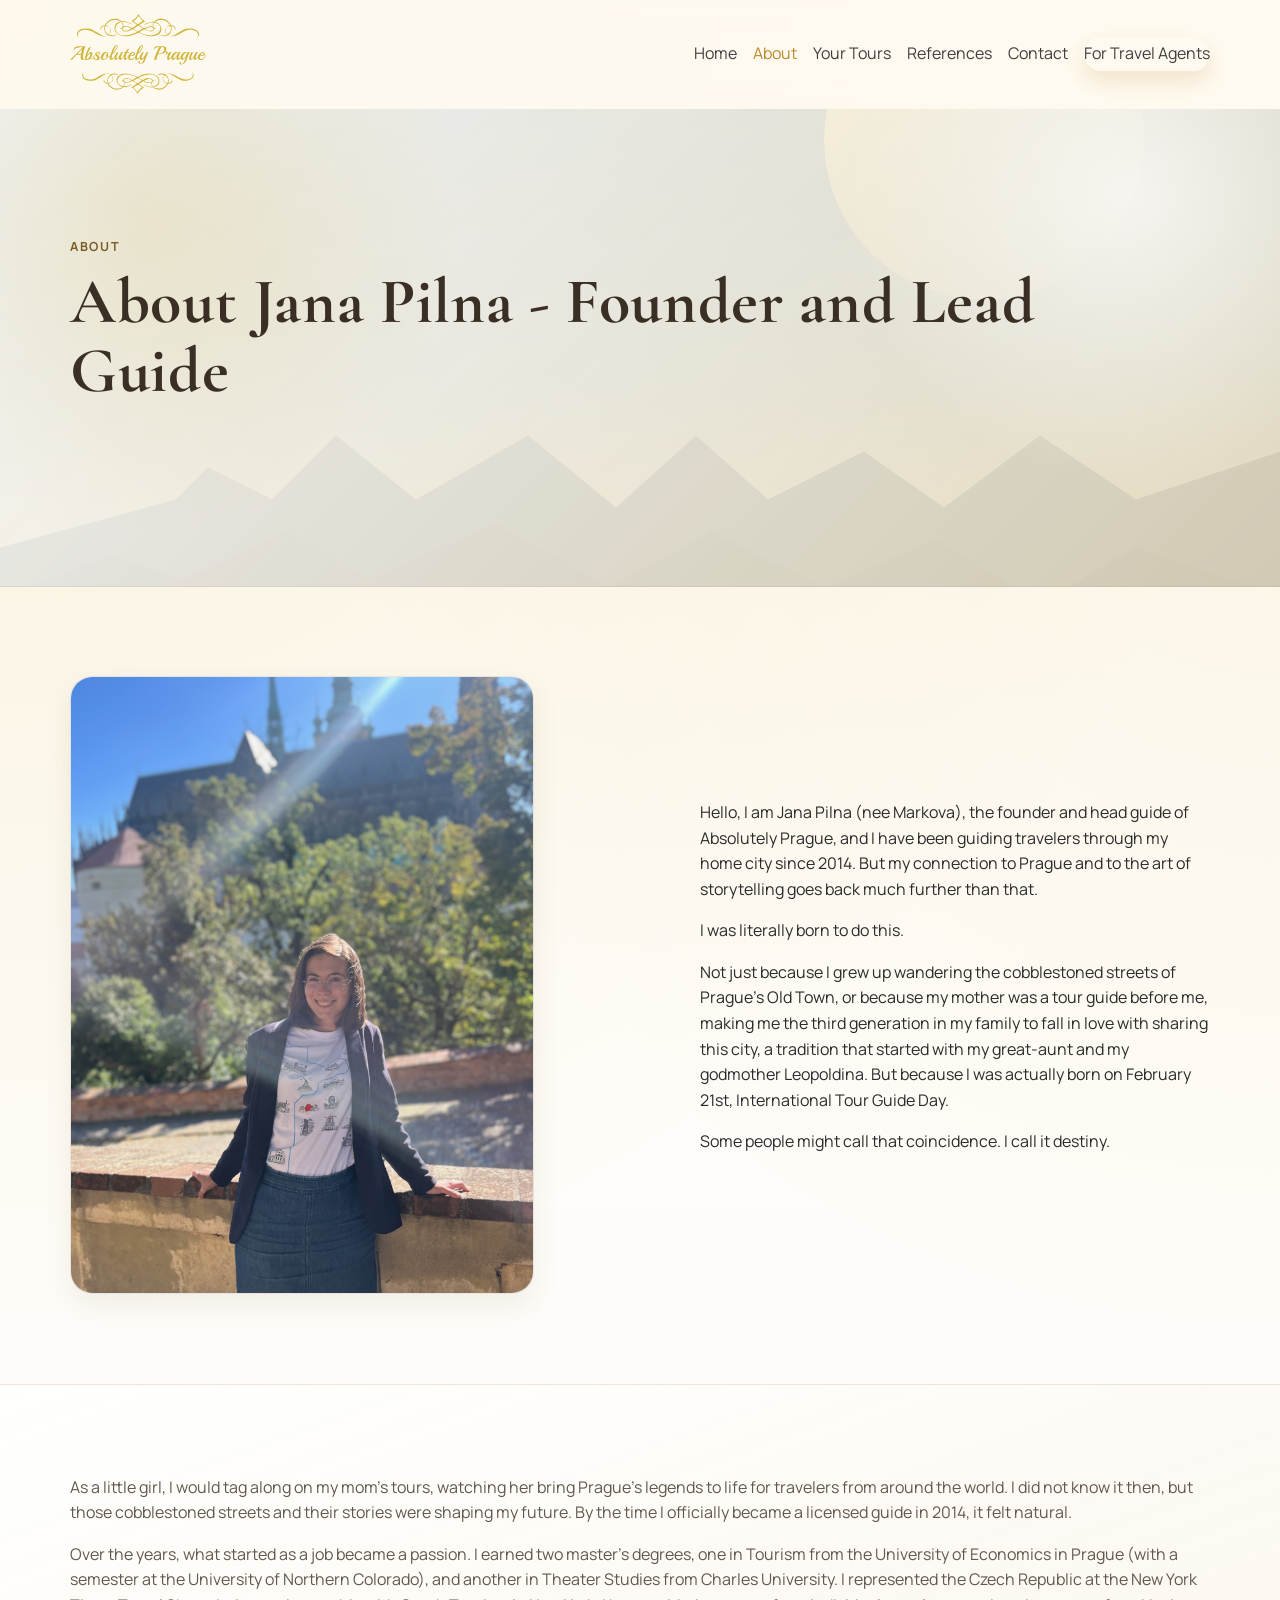
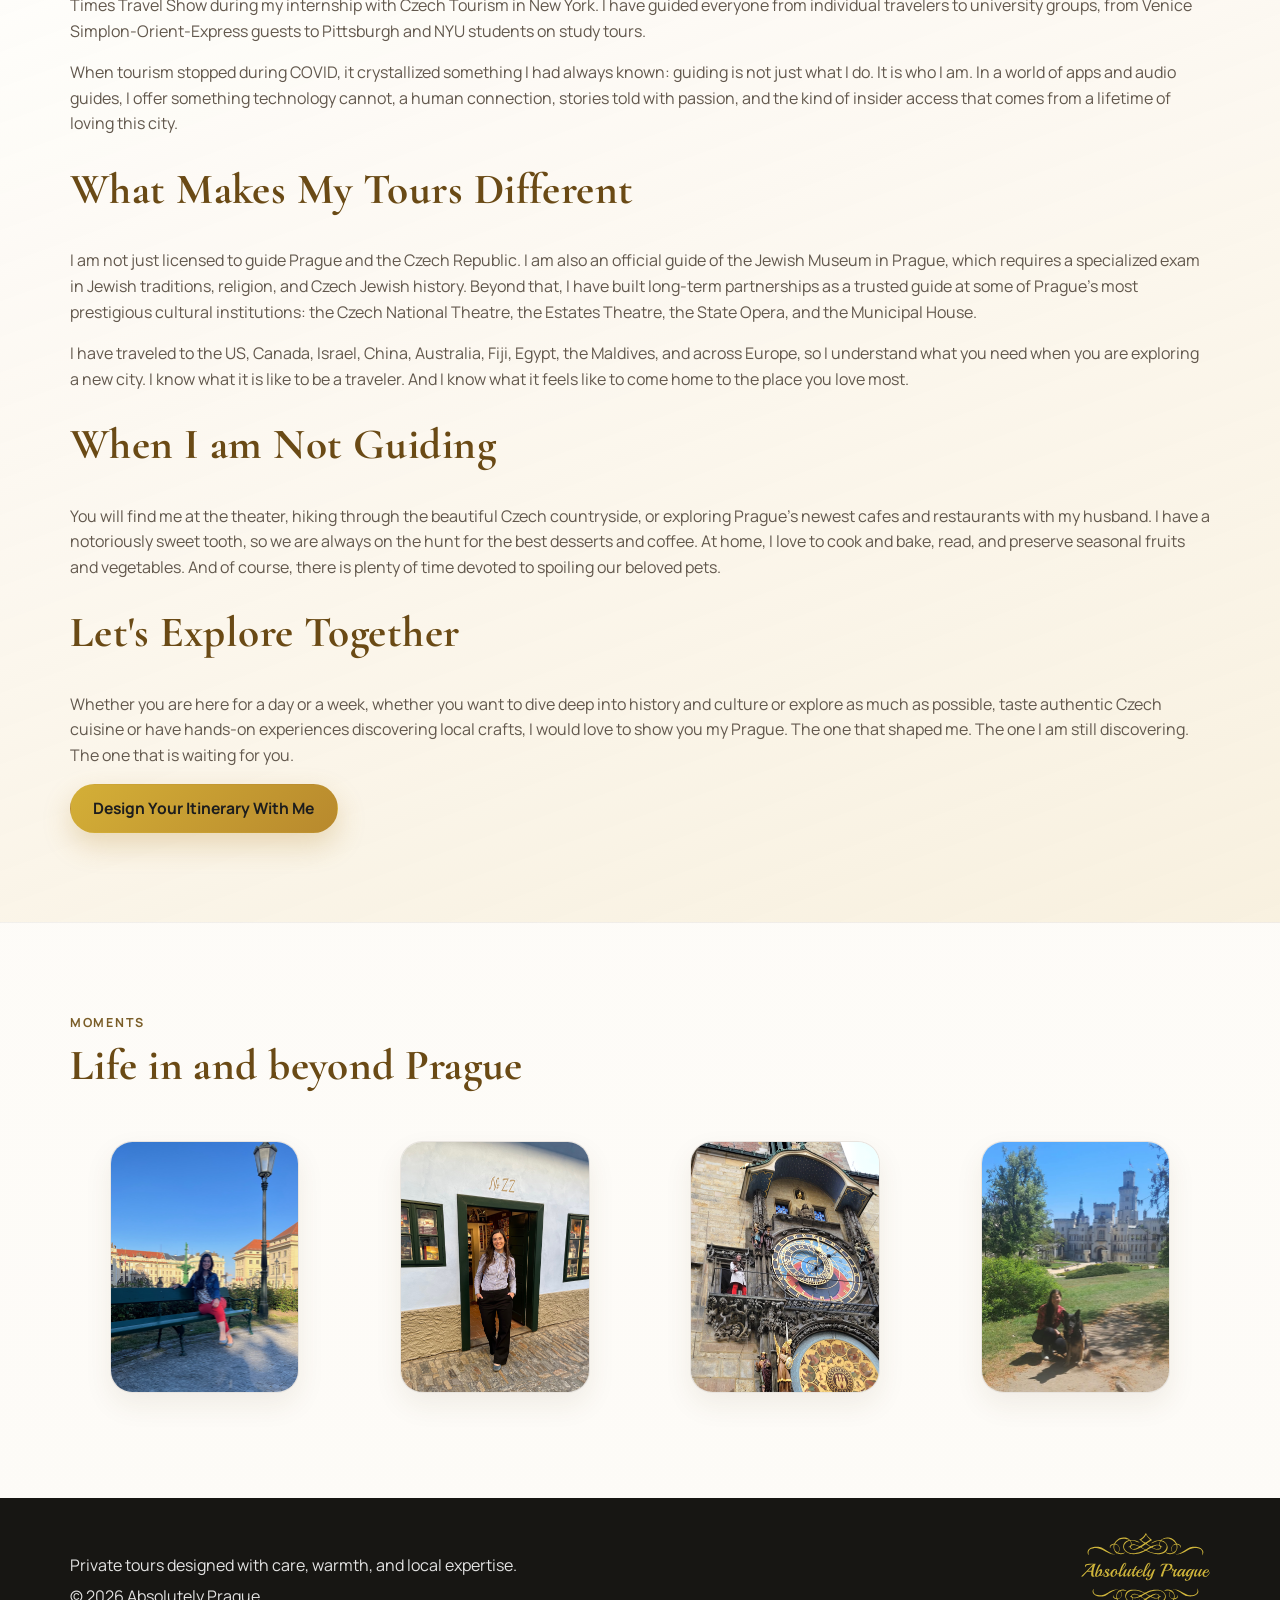
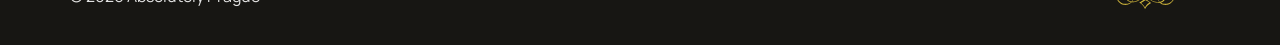
==== commit 629adaf4: "content changes" ====
--- a/about.html
+++ b/about.html
@@ -29,7 +29,7 @@
           <a href="index.html">Home</a>
           <a href="about.html" class="active">About</a>
           <div class="dropdown">
-            <button class="dropdown-toggle" type="button" aria-expanded="false">YOUR TOURS</button>
+            <button class="dropdown-toggle" type="button" aria-expanded="false">Your Tours</button>
             <div class="dropdown-menu" role="menu">
               <a href="tours-prague.html" role="menuitem">In Prague</a>
               <a href="tours-beyond-prague.html" role="menuitem">Beyond Prague</a>
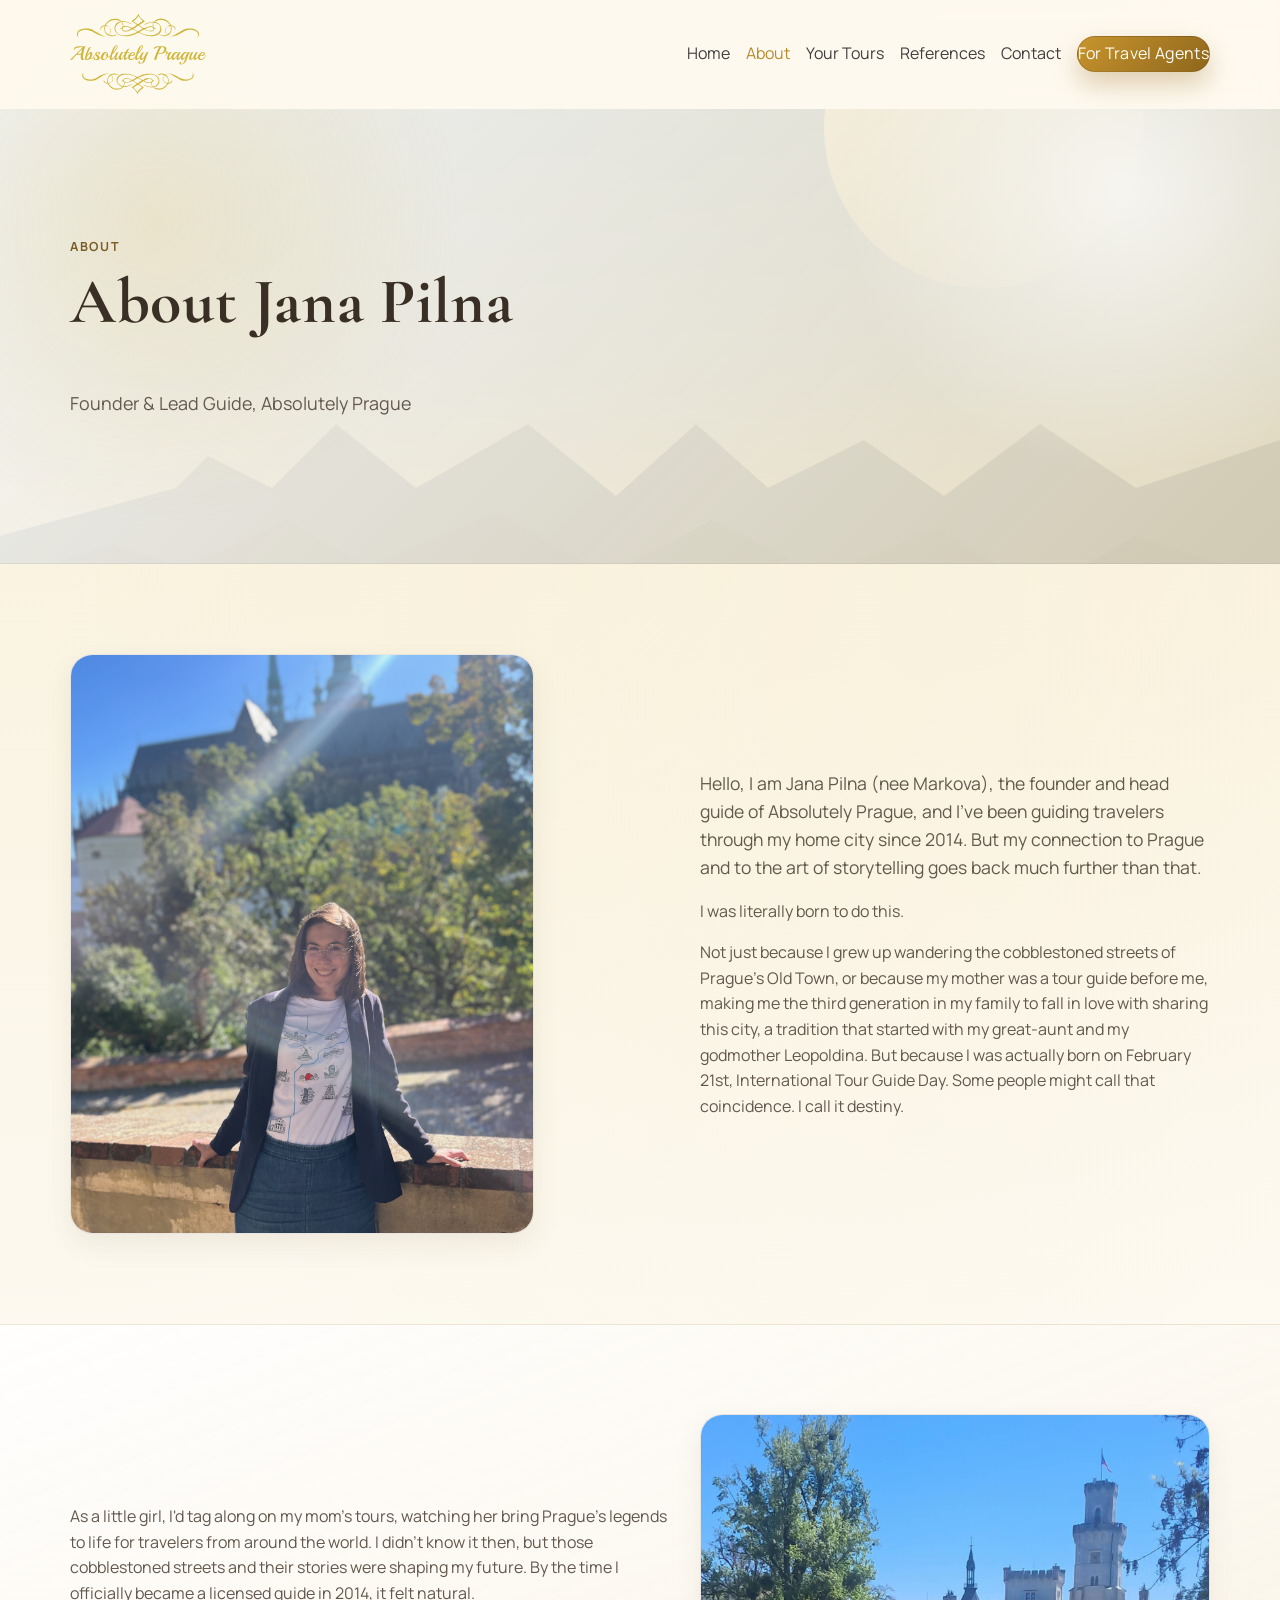
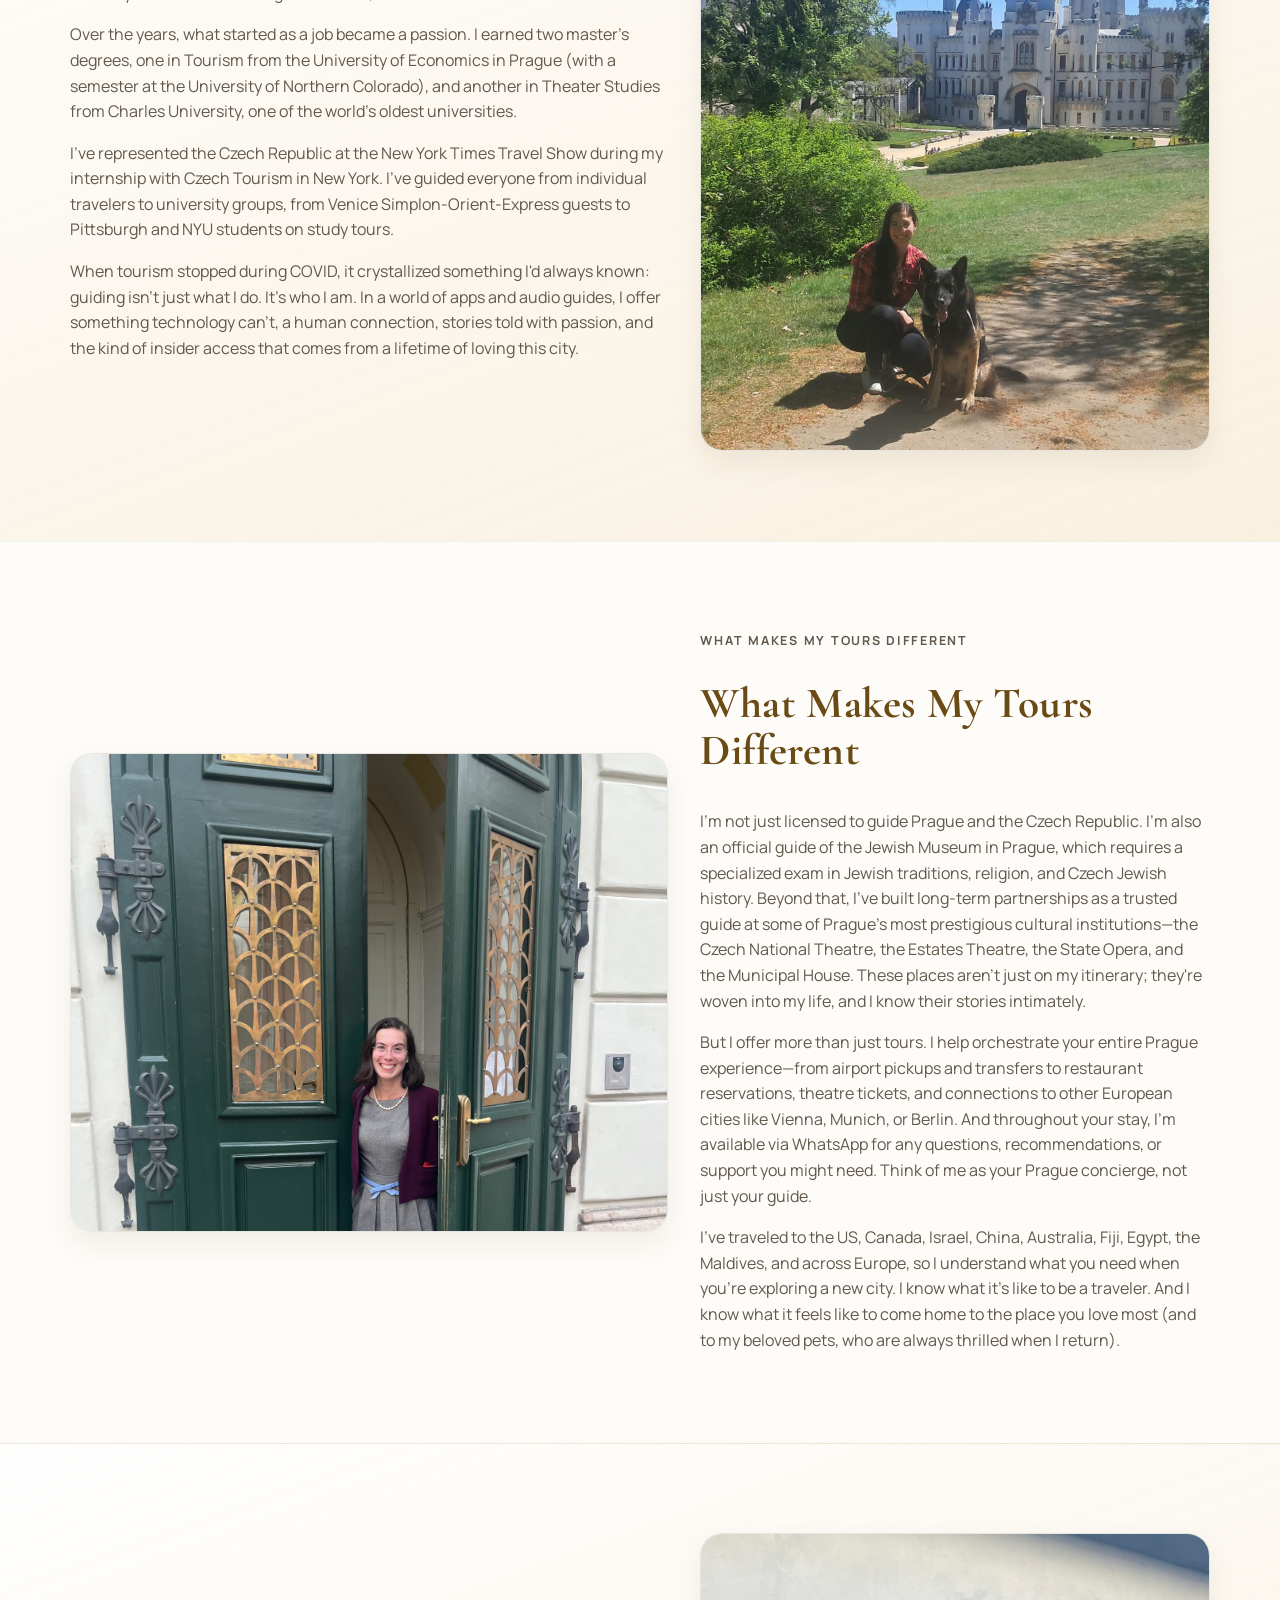
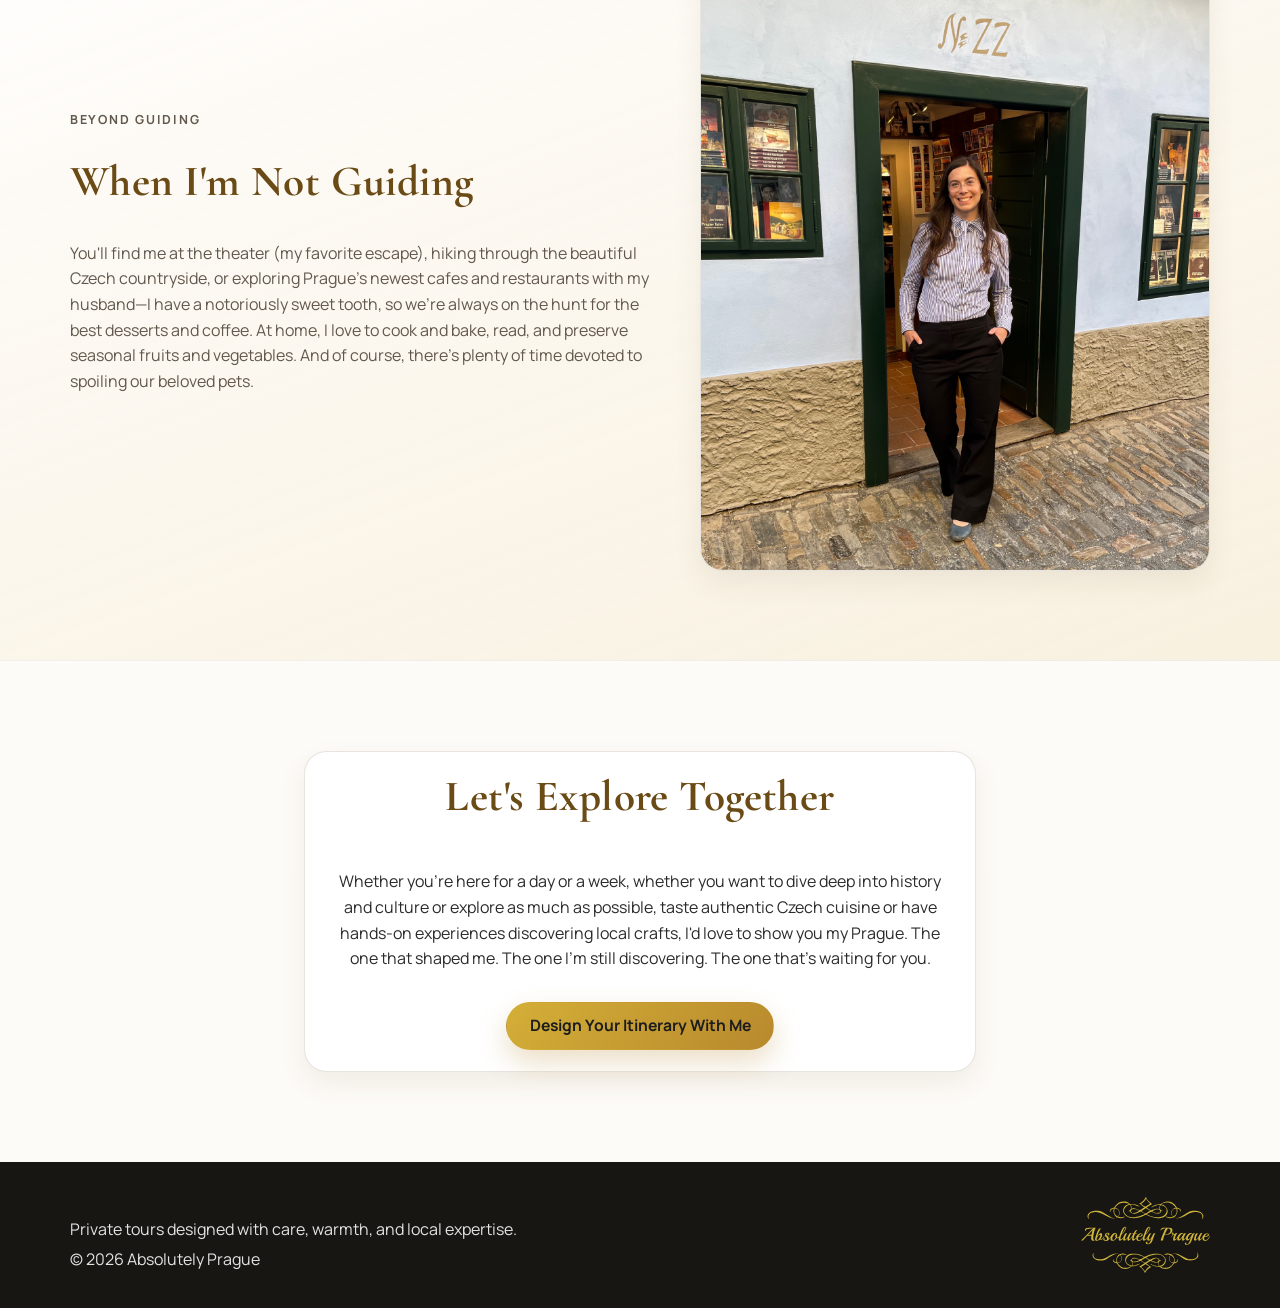
==== commit dbd3b99c: "about section changes" ====
--- a/about.html
+++ b/about.html
@@ -43,21 +43,22 @@
     </header>
 
     <main id="main-content">
-      <section class="page-hero page-hero-about reveal">
+      <section class="page-hero page-hero-about">
         <div class="container">
           <p class="eyebrow">About</p>
-          <h1>About Jana Pilna - Founder and Lead Guide</h1>
+          <h1>About Jana Pilna</h1>
+          <p class="lead">Founder &amp; Lead Guide, Absolutely Prague</p>
         </div>
       </section>
 
       <section class="section">
-        <div class="container split intro-split reveal">
-          <div class="card media-card portrait-card">
-            <img src="img/hrad_2.webp" alt="Jana Pilna with Prague Castle in the background" />
+        <div class="container split intro-split">
+          <div class="card media-card portrait-card about-image about-image-portrait">
+            <img src="img/hrad_2.webp" alt="Jana Pilna portrait in warm natural light" />
           </div>
-          <article>
+          <article class="prose about-prose about-prose-lead">
             <p>
-              Hello, I am Jana Pilna (nee Markova), the founder and head guide of Absolutely Prague, and I have
+              Hello, I am Jana Pilna (nee Markova), the founder and head guide of Absolutely Prague, and I've
               been guiding travelers through my home city since 2014. But my connection to Prague and to the art
               of storytelling goes back much further than that.
             </p>
@@ -66,80 +67,110 @@
               Not just because I grew up wandering the cobblestoned streets of Prague's Old Town, or because my
               mother was a tour guide before me, making me the third generation in my family to fall in love with
               sharing this city, a tradition that started with my great-aunt and my godmother Leopoldina. But
-              because I was actually born on February 21st, International Tour Guide Day.
+              because I was actually born on February 21st, International Tour Guide Day. Some people might call
+              that coincidence. I call it destiny.
             </p>
-            <p>Some people might call that coincidence. I call it destiny.</p>
           </article>
         </div>
       </section>
 
-      <section class="section panel reveal">
-        <div class="container prose">
-          <p>
-            As a little girl, I would tag along on my mom's tours, watching her bring Prague's legends to life for
-            travelers from around the world. I did not know it then, but those cobblestoned streets and their
-            stories were shaping my future. By the time I officially became a licensed guide in 2014, it felt
-            natural.
-          </p>
-          <p>
-            Over the years, what started as a job became a passion. I earned two master's degrees, one in Tourism
-            from the University of Economics in Prague (with a semester at the University of Northern Colorado),
-            and another in Theater Studies from Charles University. I represented the Czech Republic at the New
-            York Times Travel Show during my internship with Czech Tourism in New York. I have guided everyone
-            from individual travelers to university groups, from Venice Simplon-Orient-Express guests to
-            Pittsburgh and NYU students on study tours.
-          </p>
-          <p>
-            When tourism stopped during COVID, it crystallized something I had always known: guiding is not just
-            what I do. It is who I am. In a world of apps and audio guides, I offer something technology cannot,
-            a human connection, stories told with passion, and the kind of insider access that comes from a
-            lifetime of loving this city.
-          </p>
-
-          <h2>What Makes My Tours Different</h2>
-          <p>
-            I am not just licensed to guide Prague and the Czech Republic. I am also an official guide of the
-            Jewish Museum in Prague, which requires a specialized exam in Jewish traditions, religion, and Czech
-            Jewish history. Beyond that, I have built long-term partnerships as a trusted guide at some of
-            Prague's most prestigious cultural institutions: the Czech National Theatre, the Estates Theatre, the
-            State Opera, and the Municipal House.
-          </p>
-          <p>
-            I have traveled to the US, Canada, Israel, China, Australia, Fiji, Egypt, the Maldives, and across
-            Europe, so I understand what you need when you are exploring a new city. I know what it is like to be
-            a traveler. And I know what it feels like to come home to the place you love most.
-          </p>
-
-          <h2>When I am Not Guiding</h2>
-          <p>
-            You will find me at the theater, hiking through the beautiful Czech countryside, or exploring Prague's
-            newest cafes and restaurants with my husband. I have a notoriously sweet tooth, so we are always on
-            the hunt for the best desserts and coffee. At home, I love to cook and bake, read, and preserve
-            seasonal fruits and vegetables. And of course, there is plenty of time devoted to spoiling our
-            beloved pets.
-          </p>
-
-          <h2>Let's Explore Together</h2>
-          <p>
-            Whether you are here for a day or a week, whether you want to dive deep into history and culture or
-            explore as much as possible, taste authentic Czech cuisine or have hands-on experiences discovering
-            local crafts, I would love to show you my Prague. The one that shaped me. The one I am still
-            discovering. The one that is waiting for you.
-          </p>
-          <a class="btn btn-primary" href="contact.html">Design Your Itinerary With Me</a>
+      <section class="section panel">
+        <div class="container split intro-split">
+          <article class="prose about-prose">
+            <p>
+              As a little girl, I'd tag along on my mom's tours, watching her bring Prague's legends to life for
+              travelers from around the world. I didn't know it then, but those cobblestoned streets and their
+              stories were shaping my future. By the time I officially became a licensed guide in 2014, it felt
+              natural.
+            </p>
+            <p>
+              Over the years, what started as a job became a passion. I earned two master's degrees, one in
+              Tourism from the University of Economics in Prague (with a semester at the University of Northern
+              Colorado), and another in Theater Studies from Charles University, one of the world's oldest
+              universities.
+            </p>
+            <p>
+              I've represented the Czech Republic at the New York Times Travel Show during my internship with
+              Czech Tourism in New York. I've guided everyone from individual travelers to university groups,
+              from Venice Simplon-Orient-Express guests to Pittsburgh and NYU students on study tours.
+            </p>
+            <p>
+              When tourism stopped during COVID, it crystallized something I'd always known: guiding isn't just
+              what I do. It's who I am. In a world of apps and audio guides, I offer something technology can't,
+              a human connection, stories told with passion, and the kind of insider access that comes from a
+              lifetime of loving this city.
+            </p>
+          </article>
+          <div class="card media-card about-image about-image-family">
+            <img src="img/life_in_prague_6.webp" alt="Jana with her mother on a family outing" />
+          </div>
         </div>
       </section>
 
-      <section class="section reveal">
+      <section class="section">
+        <div class="container split intro-split">
+          <div class="card media-card about-image about-image-wide about-image-theatre">
+            <img src="img/jana_stav_divadlo.webp" alt="Jana at the entrance to the Estates Theatre" />
+          </div>
+          <article class="prose about-prose">
+            <p class="eyebrow">What Makes My Tours Different</p>
+            <h2>What Makes My Tours Different</h2>
+            <p>
+              I'm not just licensed to guide Prague and the Czech Republic. I'm also an official guide of the
+              Jewish Museum in Prague, which requires a specialized exam in Jewish traditions, religion, and
+              Czech Jewish history. Beyond that, I've built long-term partnerships as a trusted guide at some of
+              Prague's most prestigious cultural institutions&mdash;the Czech National Theatre, the Estates Theatre,
+              the State Opera, and the Municipal House. These places aren't just on my itinerary; they're woven
+              into my life, and I know their stories intimately.
+            </p>
+            <p>
+              But I offer more than just tours. I help orchestrate your entire Prague experience&mdash;from airport
+              pickups and transfers to restaurant reservations, theatre tickets, and connections to other
+              European cities like Vienna, Munich, or Berlin. And throughout your stay, I'm available via
+              WhatsApp for any questions, recommendations, or support you might need. Think of me as your Prague
+              concierge, not just your guide.
+            </p>
+            <p>
+              I've traveled to the US, Canada, Israel, China, Australia, Fiji, Egypt, the Maldives, and across
+              Europe, so I understand what you need when you're exploring a new city. I know what it's like to
+              be a traveler. And I know what it feels like to come home to the place you love most (and to my
+              beloved pets, who are always thrilled when I return).
+            </p>
+          </article>
+        </div>
+      </section>
+
+      <section class="section panel">
+        <div class="container split intro-split">
+          <article class="prose about-prose">
+            <p class="eyebrow">Beyond Guiding</p>
+            <h2>When I'm Not Guiding</h2>
+            <p>
+              You'll find me at the theater (my favorite escape), hiking through the beautiful Czech countryside,
+              or exploring Prague's newest cafes and restaurants with my husband&mdash;I have a notoriously sweet
+              tooth, so we're always on the hunt for the best desserts and coffee. At home, I love to cook and
+              bake, read, and preserve seasonal fruits and vegetables. And of course, there's plenty of time
+              devoted to spoiling our beloved pets.
+            </p>
+          </article>
+          <div class="card media-card about-image about-image-life">
+            <img src="img/life_in_prague_3.webp" alt="Jana enjoying free time in the Czech countryside" />
+          </div>
+        </div>
+      </section>
+
+      <section class="section">
         <div class="container">
-          <p class="eyebrow">Moments</p>
-          <h2>Life in and beyond Prague</h2>
-          <div class="grid gallery-grid">
-            <figure class="card media-card"><img src="img/life_in_prague_1.webp" alt="Jana guiding in Prague" /></figure>
-            <figure class="card media-card"><img src="img/life_in_prague_3.webp" alt="Cultural moment in Prague" /></figure>
-            <figure class="card media-card"><img src="img/life_in_prague_5.webp" alt="Hiking and countryside" /></figure>
-            <figure class="card media-card"><img src="img/life_in_prague_6.webp" alt="Prague atmosphere scene" /></figure>
-          </div>
+          <article class="card callout-card about-cta-card">
+            <h2>Let's Explore Together</h2>
+            <p>
+              Whether you're here for a day or a week, whether you want to dive deep into history and culture or
+              explore as much as possible, taste authentic Czech cuisine or have hands-on experiences discovering
+              local crafts, I'd love to show you my Prague. The one that shaped me. The one I'm still
+              discovering. The one that's waiting for you.
+            </p>
+            <a class="btn btn-primary" href="contact.html">Design Your Itinerary With Me</a>
+          </article>
         </div>
       </section>
     </main>
--- a/css/style.css
+++ b/css/style.css
@@ -248,17 +248,39 @@
 }
 
 .btn-nav {
-  background: linear-gradient(135deg, #e4c86f, #b8892d);
-  color: #20180d;
-  font-size: 0.88rem;
-  padding: 0.7rem 1rem;
-  box-shadow: 0 10px 22px rgba(184, 137, 45, 0.22);
+  background: linear-gradient(135deg, #c8952e, #8e661c);
+  border-color: rgba(93, 68, 29, 0.28);
+  color: #fffdf8;
+  font-size: 0.9rem;
+  font-weight: 800;
+  letter-spacing: 0.02em;
+  padding: 0.78rem 1.1rem;
+  box-shadow: 0 12px 26px rgba(142, 102, 28, 0.3);
+}
+
+.main-nav > a.btn-nav {
+  background: linear-gradient(135deg, #c8952e, #8e661c);
+  border: 1px solid rgba(93, 68, 29, 0.28);
+  color: #fffdf8;
+  opacity: 1;
 }
 
 .btn-primary:hover,
 .btn-secondary:hover,
 .btn-nav:hover {
   box-shadow: 0 16px 34px rgba(184, 137, 45, 0.22);
+}
+
+.main-nav > a.btn-nav:hover,
+.main-nav > a.btn-nav:focus-visible,
+.main-nav > a.btn-nav.active {
+  background: linear-gradient(135deg, #d3a74a, #8e661c);
+  color: #fffdf8;
+}
+
+.btn-nav:hover,
+.btn-nav:focus-visible {
+  background: linear-gradient(135deg, #d3a74a, #8e661c);
 }
 
 .hero {
@@ -505,6 +527,49 @@
   background:
     linear-gradient(135deg, rgba(255, 255, 255, 0.92), rgba(246, 235, 206, 0.82)),
     url("../img/prague-view-placeholder.svg") center / cover no-repeat;
+}
+
+.about-prose p:last-child {
+  margin-bottom: 0;
+}
+
+.about-prose-lead p:first-child {
+  font-size: 1.1rem;
+}
+
+.about-image {
+  aspect-ratio: 4 / 5;
+}
+
+.about-image-wide {
+  aspect-ratio: 5 / 4;
+}
+
+.about-image-portrait img {
+  object-position: center 24%;
+}
+
+.about-image-family img {
+  object-position: center 28%;
+}
+
+.about-image-theatre img {
+  object-position: center 22%;
+}
+
+.about-image-life img {
+  object-position: center 35%;
+}
+
+.about-cta-card {
+  max-width: 42rem;
+  margin: 0 auto;
+  text-align: center;
+  justify-items: center;
+}
+
+.about-cta-card .btn {
+  width: fit-content;
 }
 
 .contact-intro {
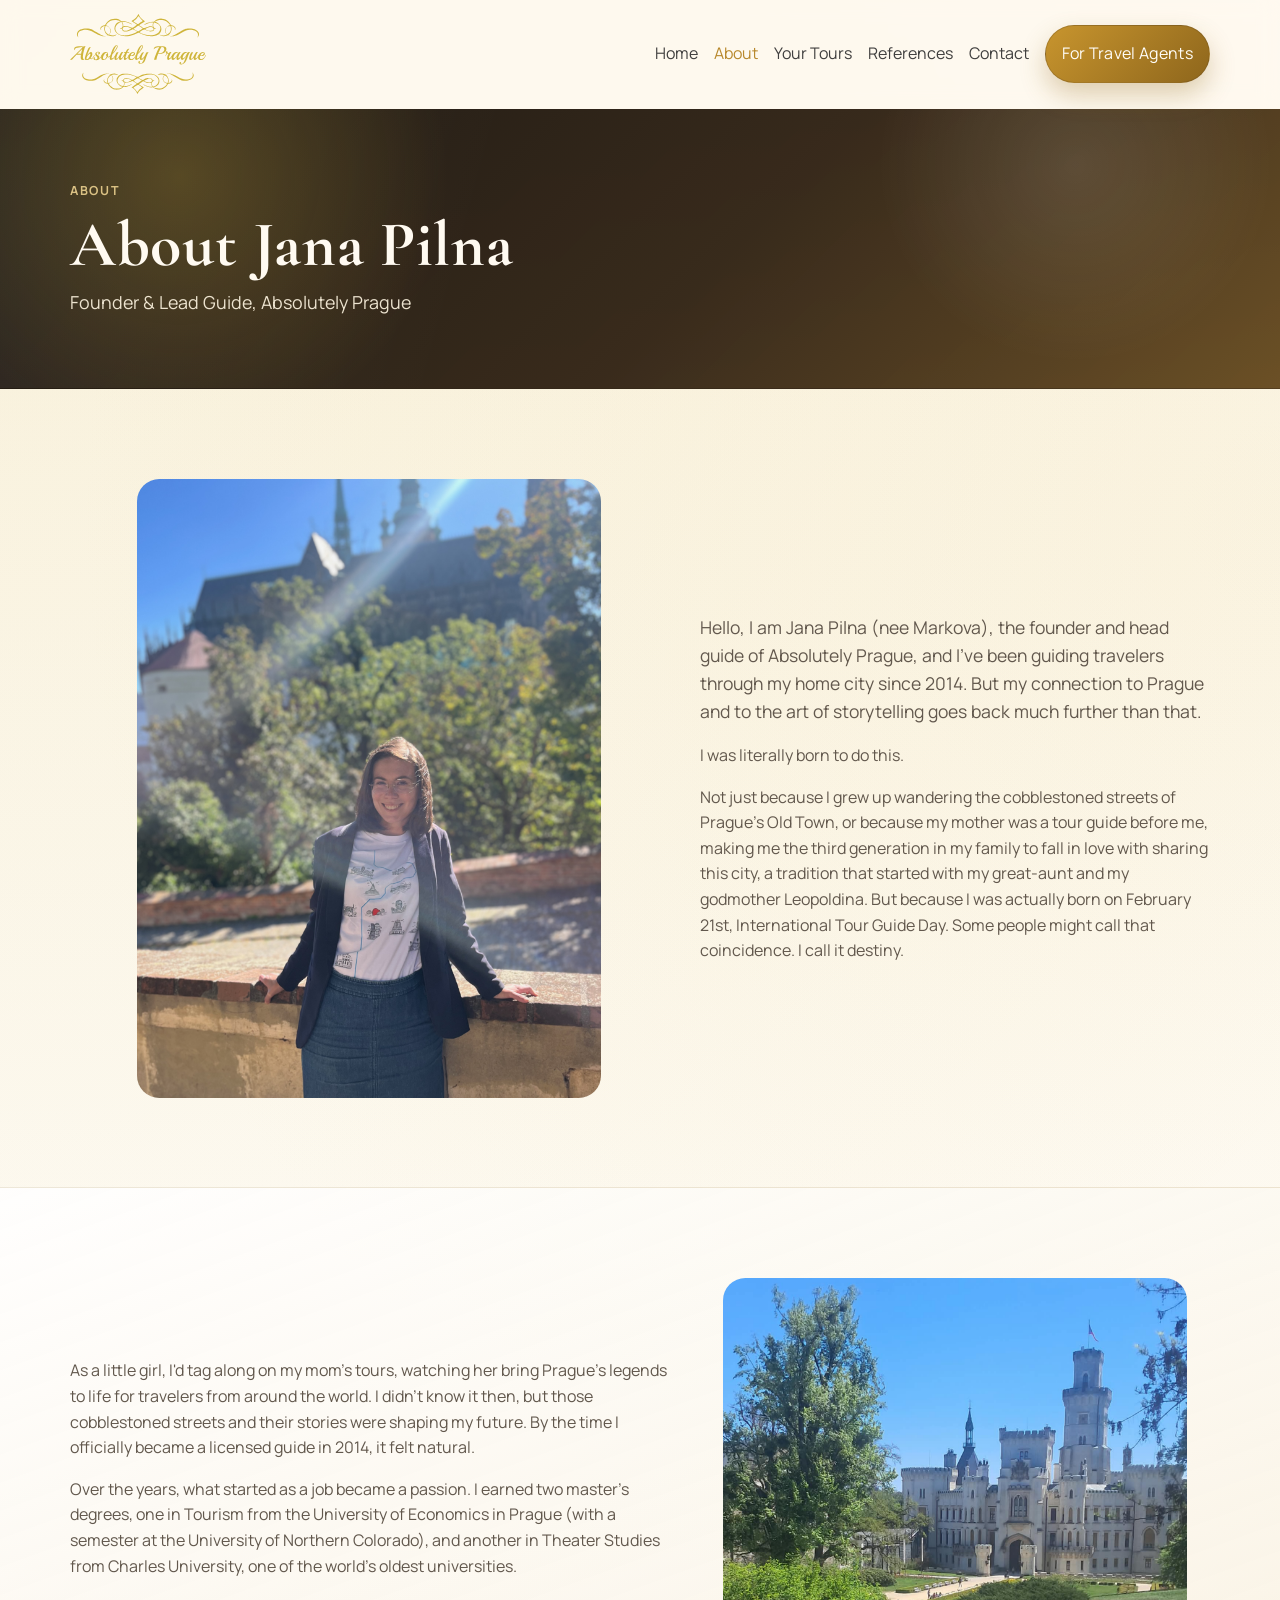
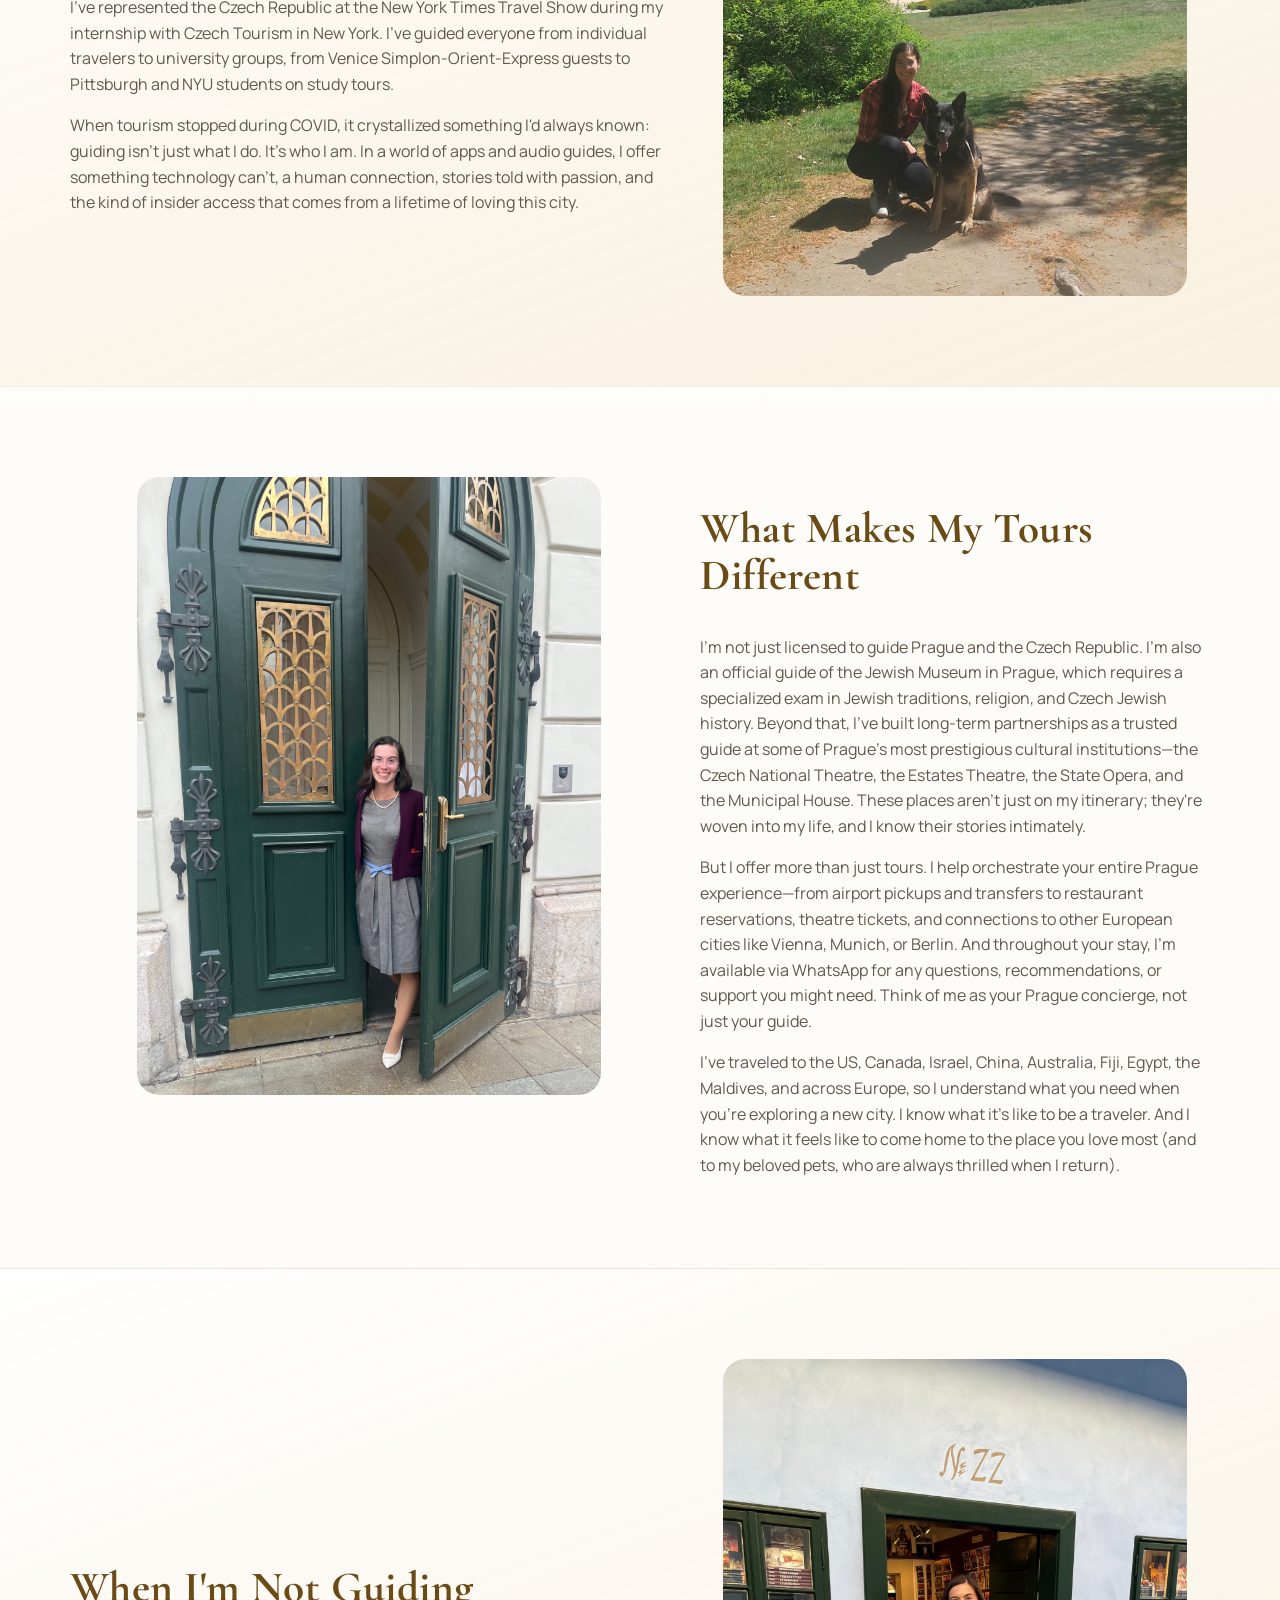
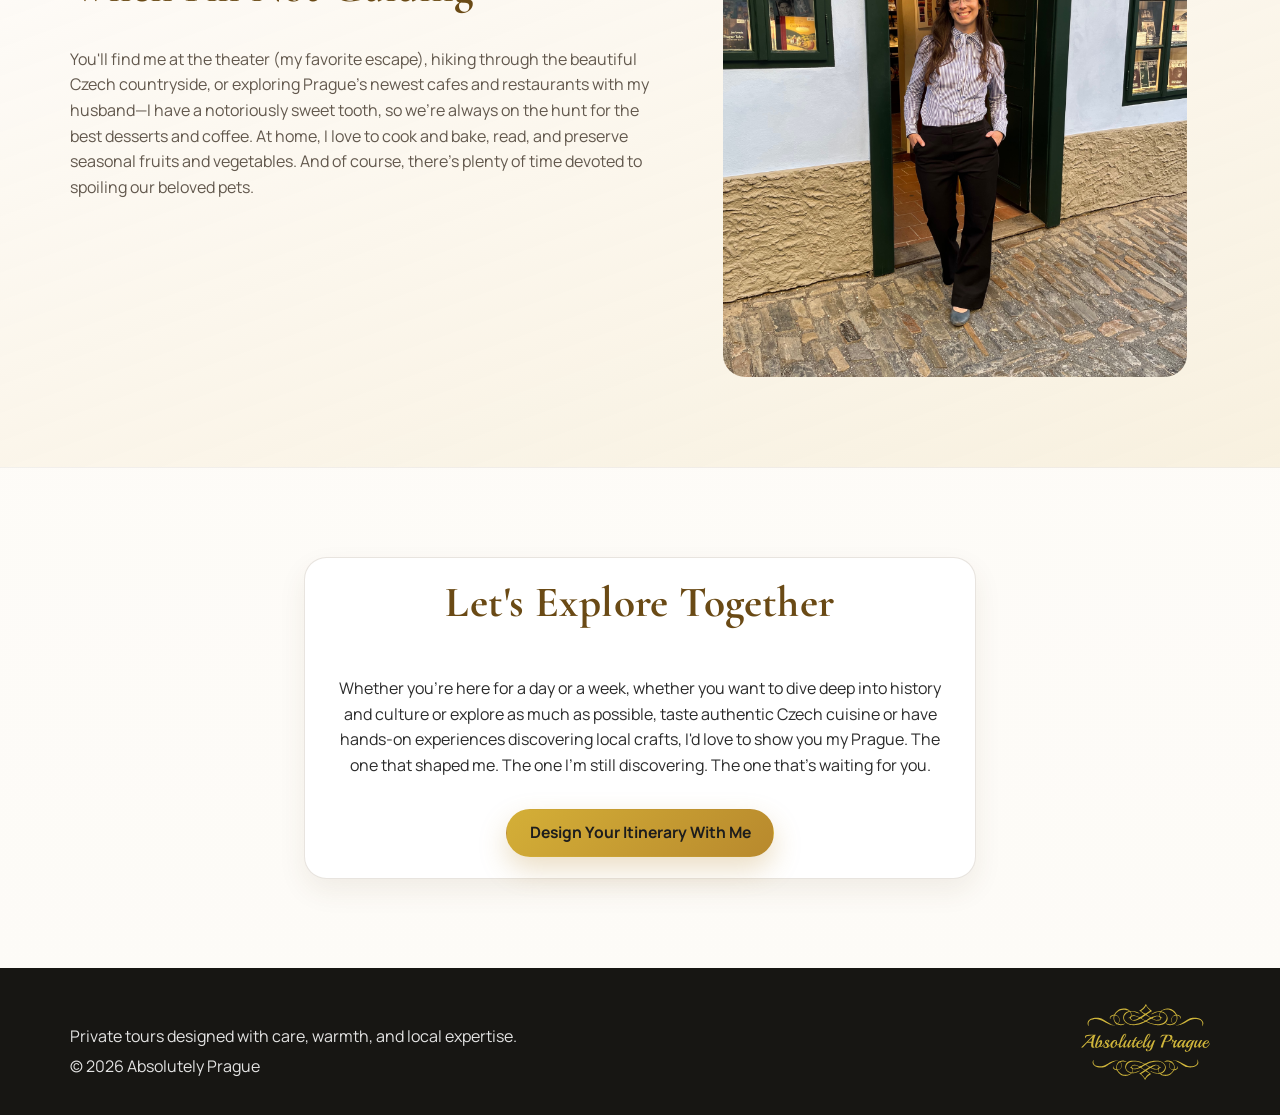
==== commit 01954eff: "desing changes" ====
--- a/about.html
+++ b/about.html
@@ -75,7 +75,10 @@
       </section>
 
       <section class="section panel">
-        <div class="container split intro-split">
+        <div class="container split intro-split intro-split-reverse">
+          <div class="card media-card about-image about-image-family">
+            <img src="img/life_in_prague_6.webp" alt="Jana with her mother on a family outing" />
+          </div>
           <article class="prose about-prose">
             <p>
               As a little girl, I'd tag along on my mom's tours, watching her bring Prague's legends to life for
@@ -101,19 +104,15 @@
               lifetime of loving this city.
             </p>
           </article>
-          <div class="card media-card about-image about-image-family">
-            <img src="img/life_in_prague_6.webp" alt="Jana with her mother on a family outing" />
-          </div>
         </div>
       </section>
 
       <section class="section">
         <div class="container split intro-split">
-          <div class="card media-card about-image about-image-wide about-image-theatre">
+          <div class="card media-card about-image about-image-theatre">
             <img src="img/jana_stav_divadlo.webp" alt="Jana at the entrance to the Estates Theatre" />
           </div>
           <article class="prose about-prose">
-            <p class="eyebrow">What Makes My Tours Different</p>
             <h2>What Makes My Tours Different</h2>
             <p>
               I'm not just licensed to guide Prague and the Czech Republic. I'm also an official guide of the
@@ -141,9 +140,11 @@
       </section>
 
       <section class="section panel">
-        <div class="container split intro-split">
+        <div class="container split intro-split intro-split-reverse">
+          <div class="card media-card about-image about-image-life">
+            <img src="img/life_in_prague_3.webp" alt="Jana enjoying free time in the Czech countryside" />
+          </div>
           <article class="prose about-prose">
-            <p class="eyebrow">Beyond Guiding</p>
             <h2>When I'm Not Guiding</h2>
             <p>
               You'll find me at the theater (my favorite escape), hiking through the beautiful Czech countryside,
@@ -153,9 +154,6 @@
               devoted to spoiling our beloved pets.
             </p>
           </article>
-          <div class="card media-card about-image about-image-life">
-            <img src="img/life_in_prague_3.webp" alt="Jana enjoying free time in the Czech countryside" />
-          </div>
         </div>
       </section>
 
--- a/css/style.css
+++ b/css/style.css
@@ -254,7 +254,7 @@
   font-size: 0.9rem;
   font-weight: 800;
   letter-spacing: 0.02em;
-  padding: 0.78rem 1.1rem;
+  padding: 0.95rem 1rem;
   box-shadow: 0 12px 26px rgba(142, 102, 28, 0.3);
 }
 
@@ -263,6 +263,7 @@
   border: 1px solid rgba(93, 68, 29, 0.28);
   color: #fffdf8;
   opacity: 1;
+  padding: 0.95rem 1rem;
 }
 
 .btn-primary:hover,
@@ -412,6 +413,29 @@
 
 .portrait-card {
   max-width: 29rem;
+}
+
+.about-image {
+  width: min(100%, 29rem);
+  margin-inline: auto;
+  align-self: start;
+  border: 0;
+  background: transparent;
+  box-shadow: none;
+}
+
+.about-image img {
+  width: 100%;
+  height: auto;
+  display: block;
+}
+
+.intro-split-reverse > .prose {
+  order: 1;
+}
+
+.intro-split-reverse > .about-image {
+  order: 2;
 }
 
 .eyebrow {
@@ -529,36 +553,48 @@
     url("../img/prague-view-placeholder.svg") center / cover no-repeat;
 }
 
+.page-hero-about {
+  color: #f6edde;
+  padding: clamp(2.8rem, 7vw, 4.5rem) 0;
+  background:
+    linear-gradient(135deg, rgba(27, 23, 18, 0.98), rgba(57, 43, 28, 0.95) 56%, rgba(114, 85, 39, 0.88)),
+    linear-gradient(180deg, #1b1713 0%, #3a2c1d 100%);
+}
+
+.page-hero-about::before {
+  background:
+    radial-gradient(circle at 14% 24%, rgba(212, 175, 55, 0.26), transparent 24%),
+    radial-gradient(circle at 84% 20%, rgba(255, 255, 255, 0.1), transparent 18%),
+    linear-gradient(105deg, rgba(255, 255, 255, 0.06), transparent 38%);
+}
+
+.page-hero-about .container {
+  display: grid;
+  gap: 0.55rem;
+}
+
+.page-hero-about .eyebrow {
+  margin-bottom: 0;
+  color: rgba(231, 205, 141, 0.92);
+}
+
+.page-hero-about h1 {
+  color: #fffaf1;
+  margin-bottom: 0;
+}
+
+.page-hero-about .lead {
+  margin-bottom: 0;
+  max-width: 34rem;
+  color: rgba(255, 246, 226, 0.9);
+}
+
 .about-prose p:last-child {
   margin-bottom: 0;
 }
 
 .about-prose-lead p:first-child {
   font-size: 1.1rem;
-}
-
-.about-image {
-  aspect-ratio: 4 / 5;
-}
-
-.about-image-wide {
-  aspect-ratio: 5 / 4;
-}
-
-.about-image-portrait img {
-  object-position: center 24%;
-}
-
-.about-image-family img {
-  object-position: center 28%;
-}
-
-.about-image-theatre img {
-  object-position: center 22%;
-}
-
-.about-image-life img {
-  object-position: center 35%;
 }
 
 .about-cta-card {
@@ -932,7 +968,7 @@
   }
 
   .btn-nav {
-    padding-inline: 0.85rem;
+    padding-inline: 1rem;
   }
 }
 
@@ -950,12 +986,27 @@
 
   .nav-toggle {
     display: inline-flex;
-    border: 1px solid var(--line);
+    align-items: center;
+    justify-content: center;
+    min-height: 3rem;
+    min-width: 5.25rem;
+    border: 1px solid rgba(93, 68, 29, 0.22);
     border-radius: 999px;
-    background: var(--card);
-    padding: 0.45rem 0.9rem;
-    font-weight: 700;
+    background: linear-gradient(135deg, rgba(255, 255, 255, 0.96), rgba(246, 236, 213, 0.96));
+    color: var(--forest);
+    padding: 0.7rem 1.2rem;
+    font-weight: 800;
+    font-size: 0.98rem;
+    letter-spacing: 0.02em;
+    box-shadow: 0 10px 24px rgba(93, 68, 29, 0.12);
     cursor: pointer;
+  }
+
+  .nav-toggle:hover,
+  .nav-toggle:focus-visible {
+    border-color: rgba(184, 137, 45, 0.42);
+    color: var(--brass);
+    outline: none;
   }
 
   .main-nav {
@@ -1002,6 +1053,14 @@
     width: 100%;
   }
 
+  .intro-split-reverse > .about-image {
+    order: 1;
+  }
+
+  .intro-split-reverse > .prose {
+    order: 2;
+  }
+
   .hero-actions {
     flex-direction: column;
   }
